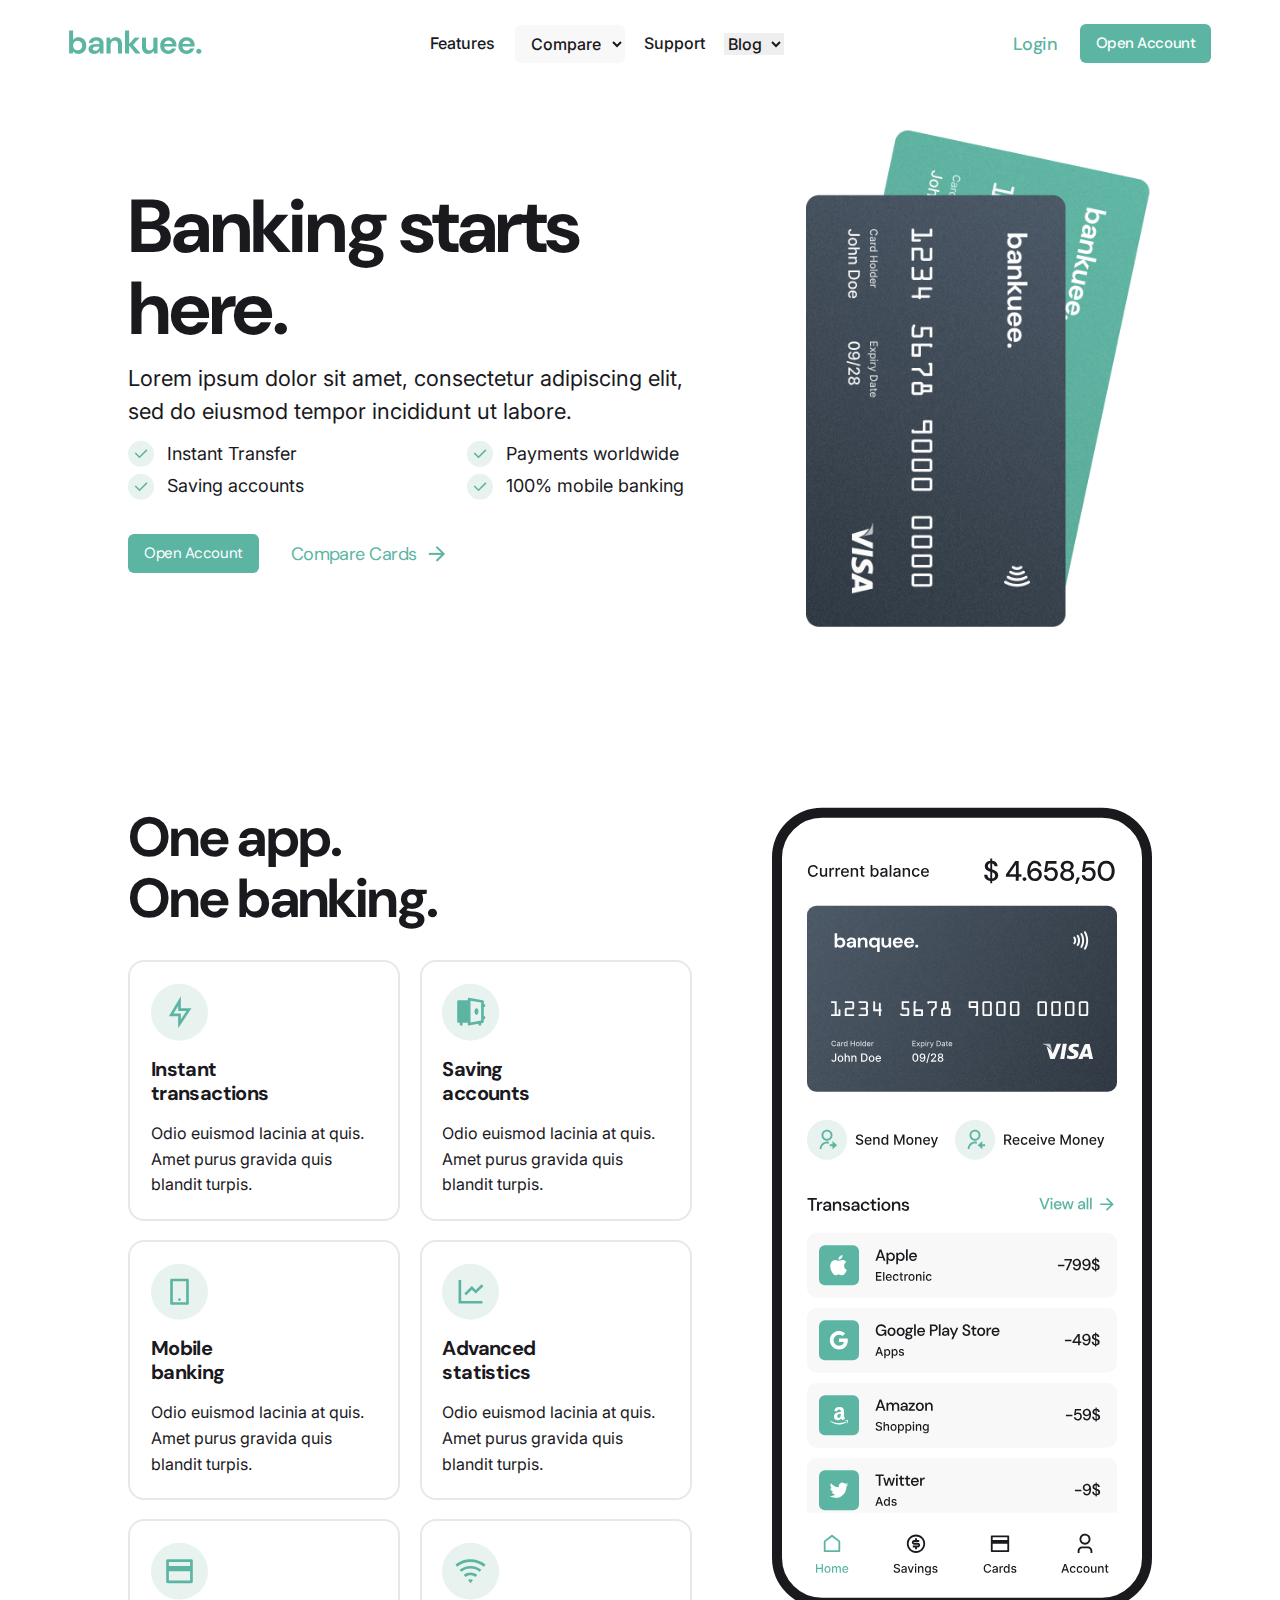
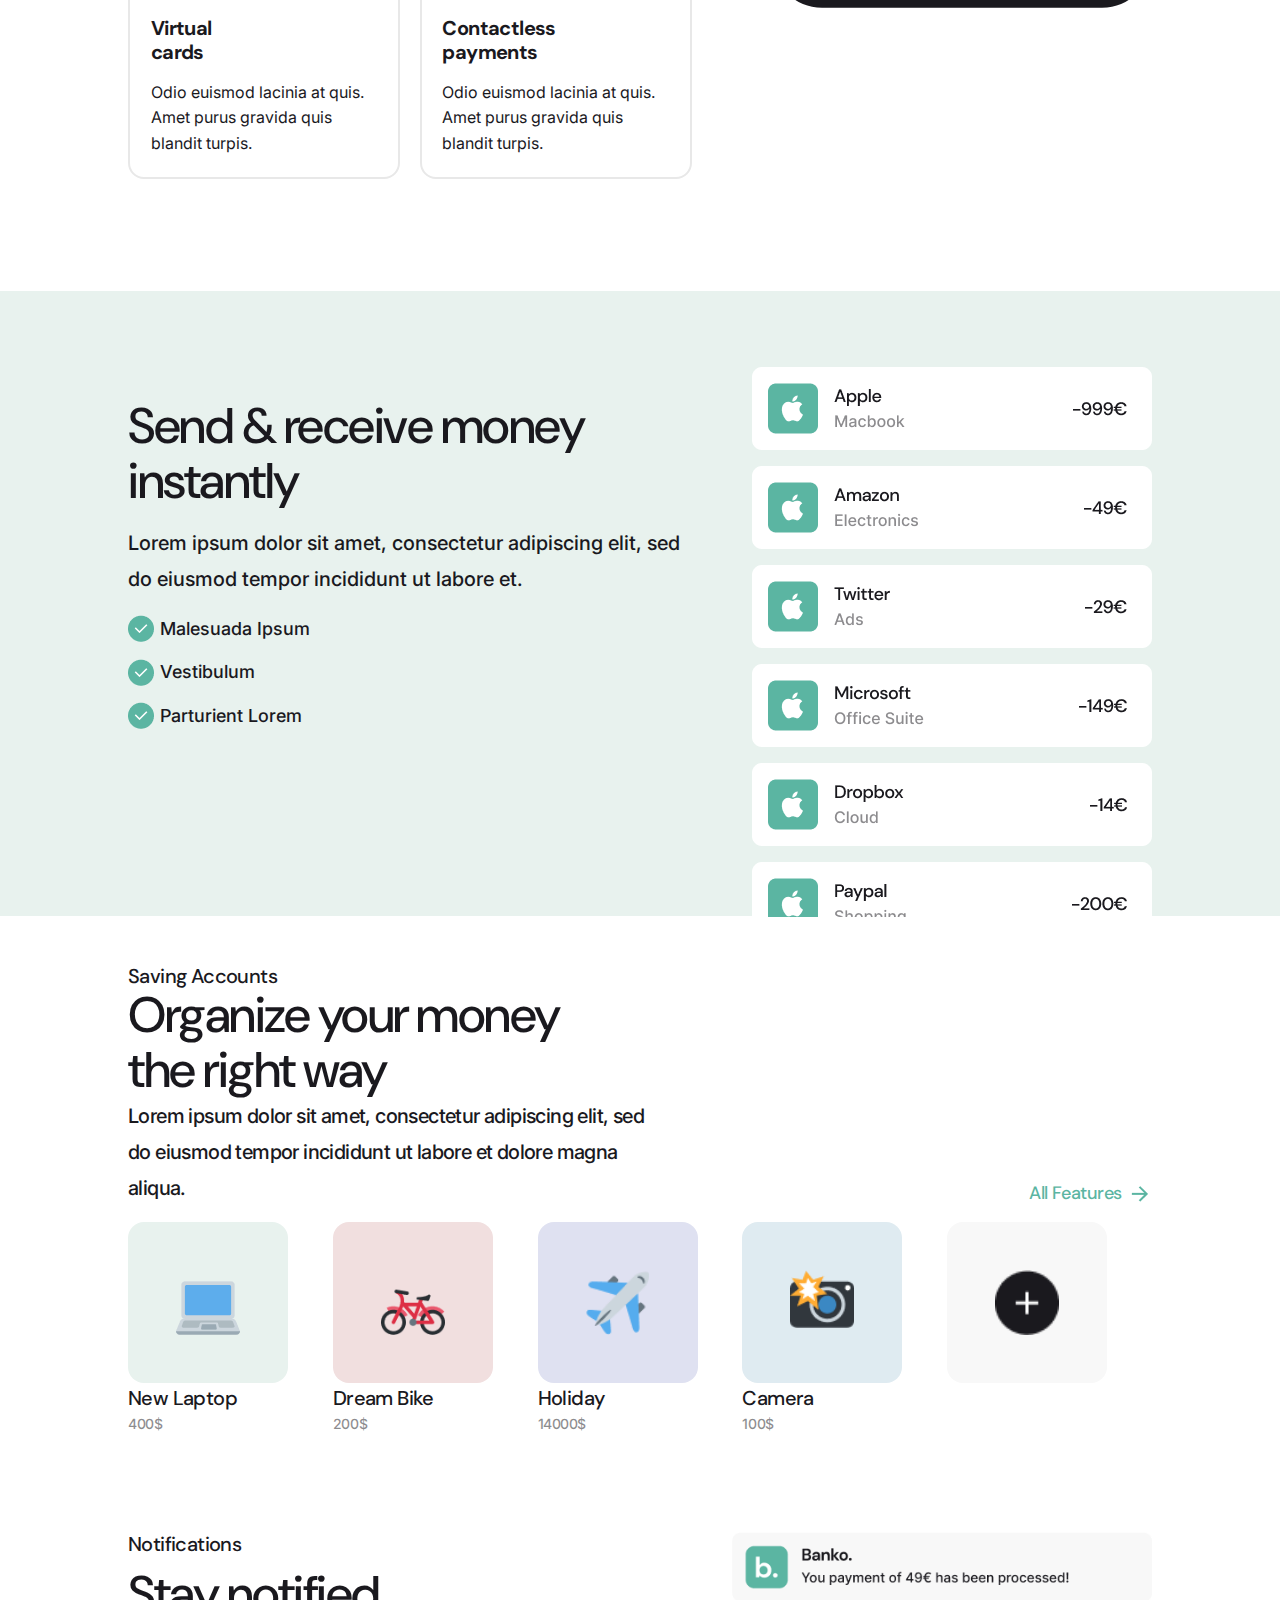
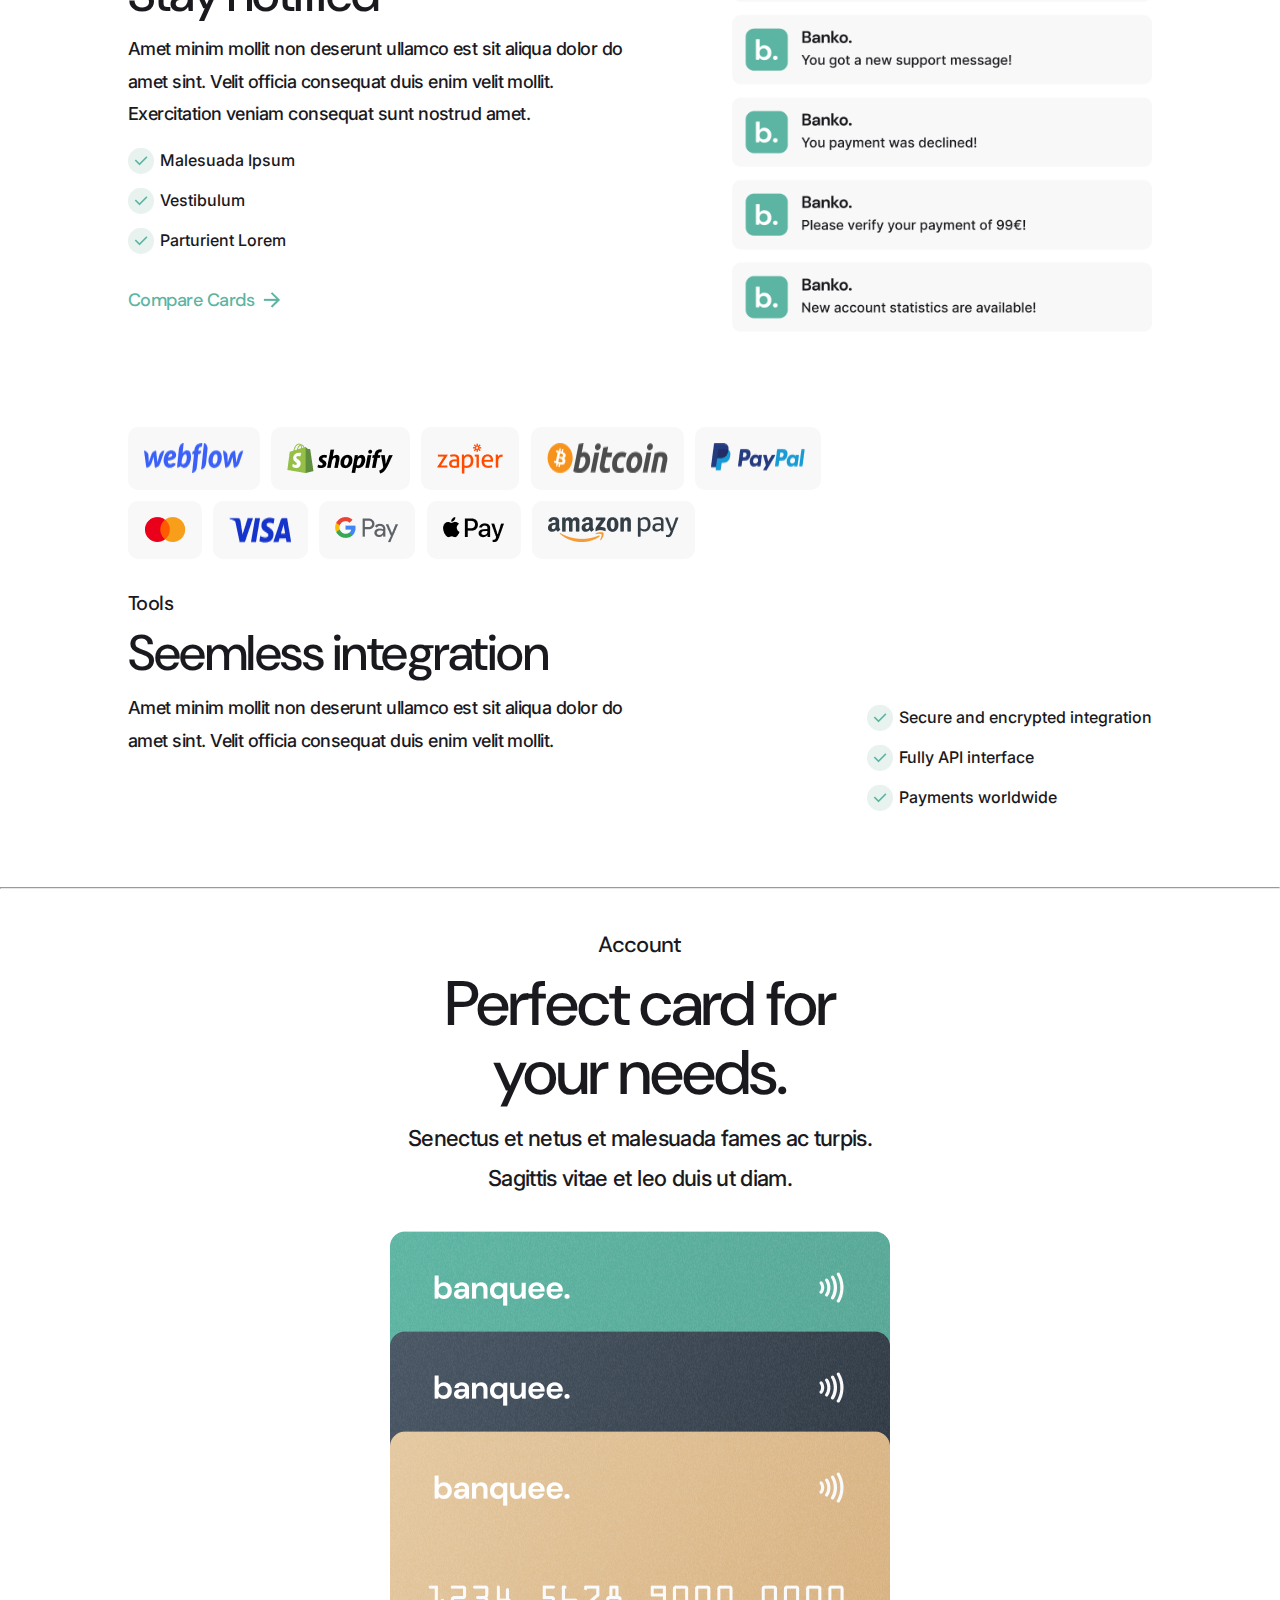
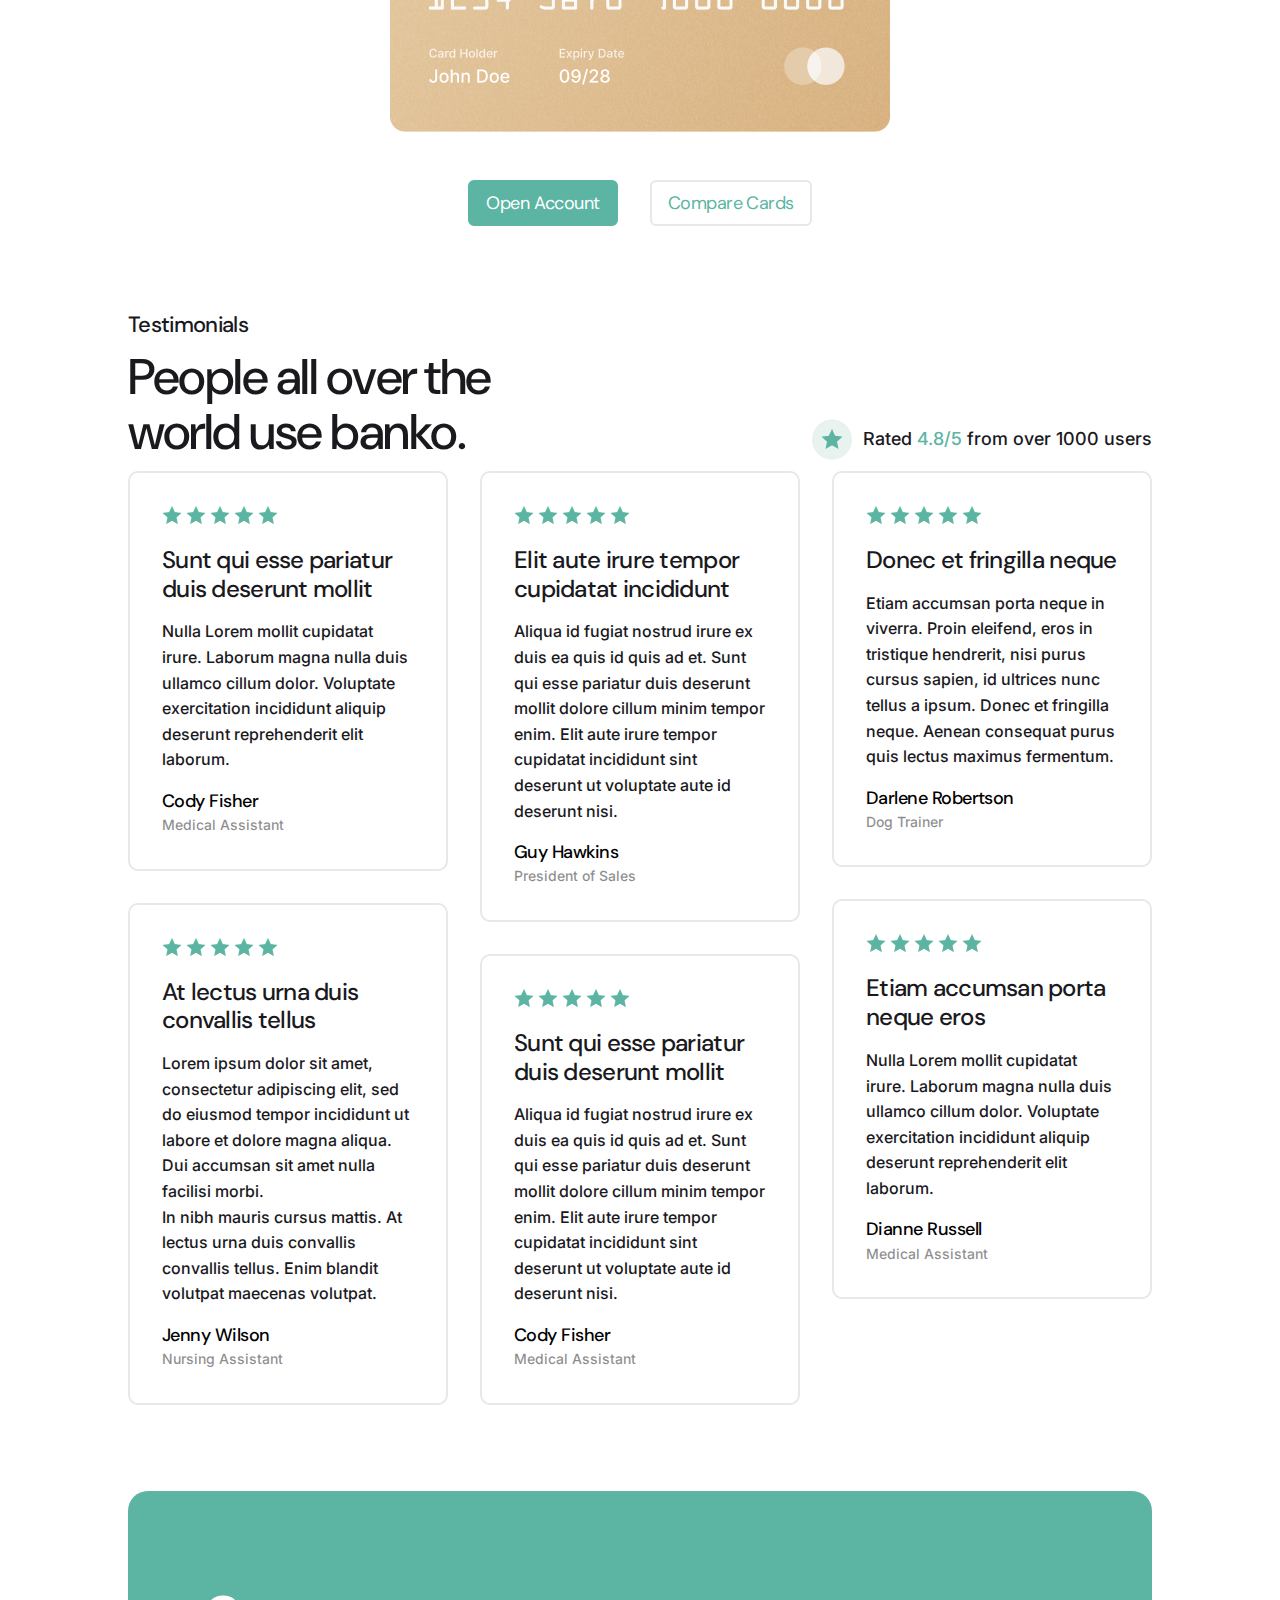
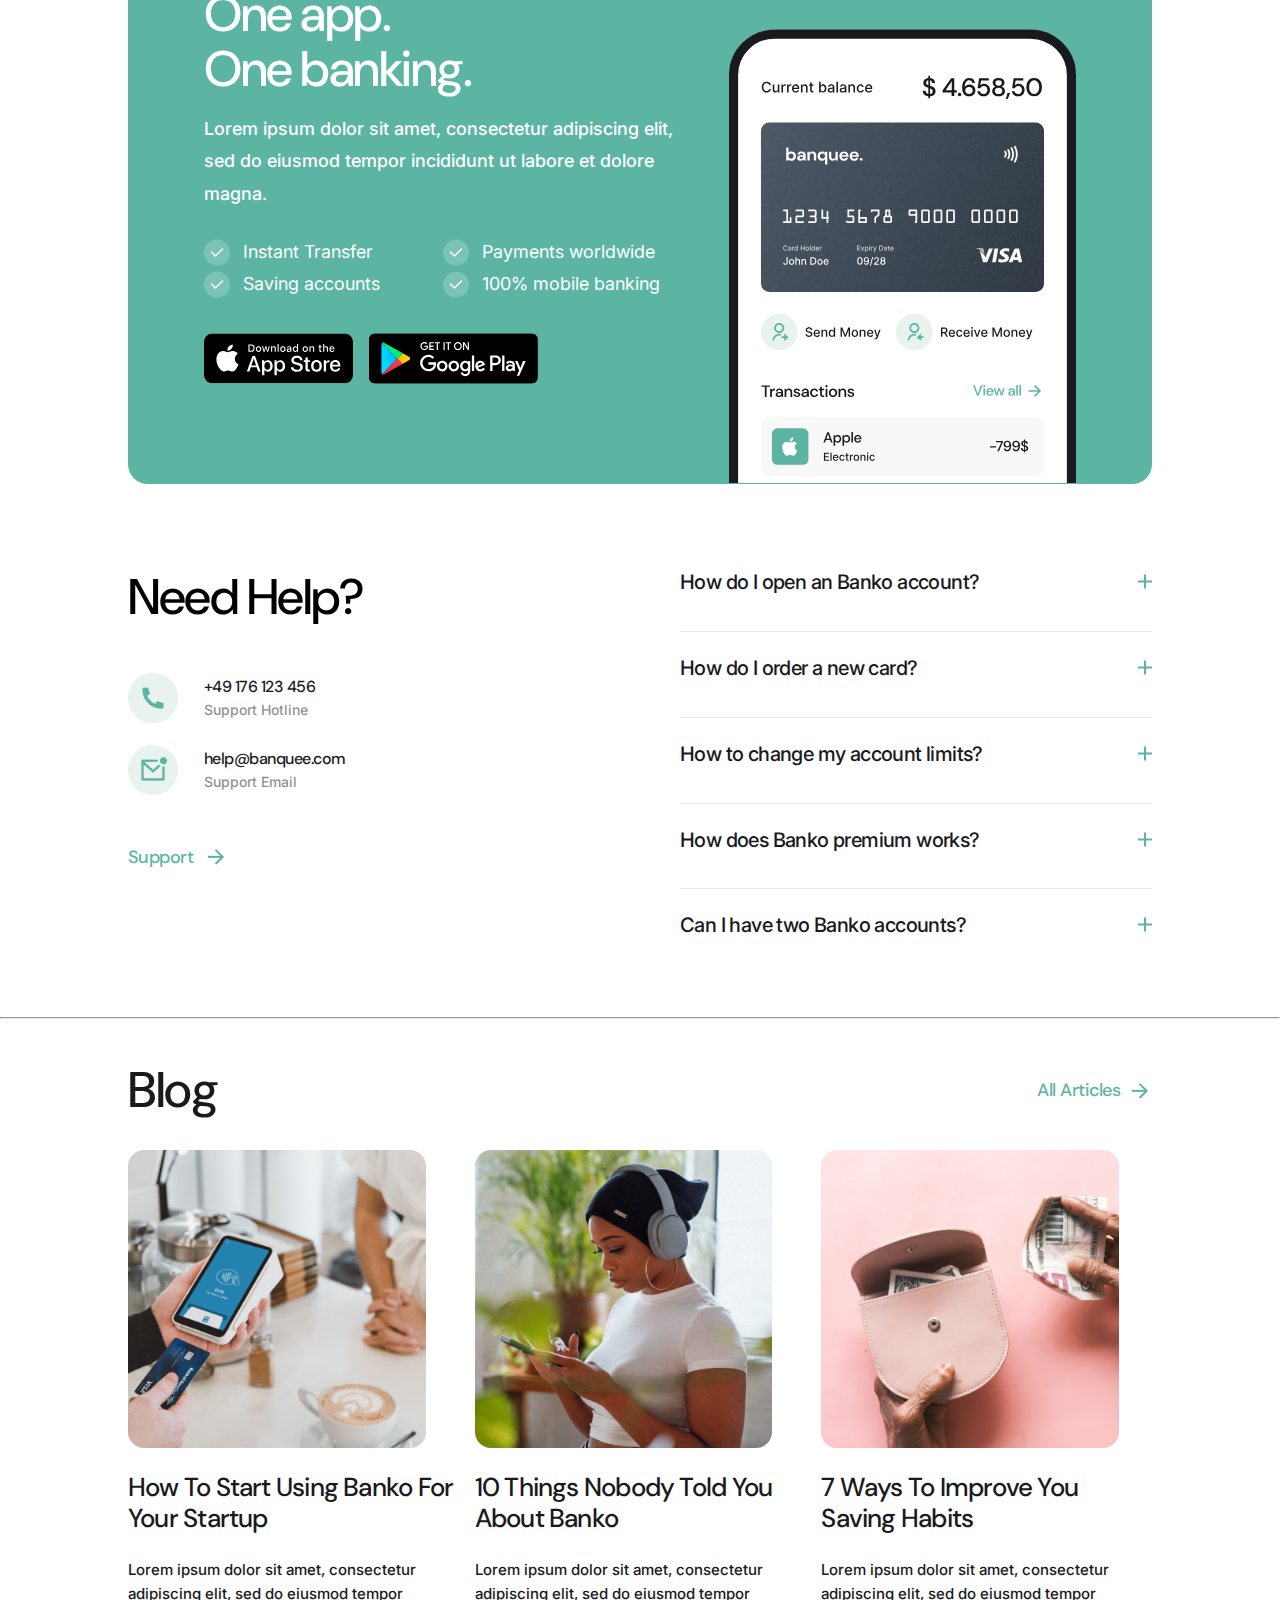
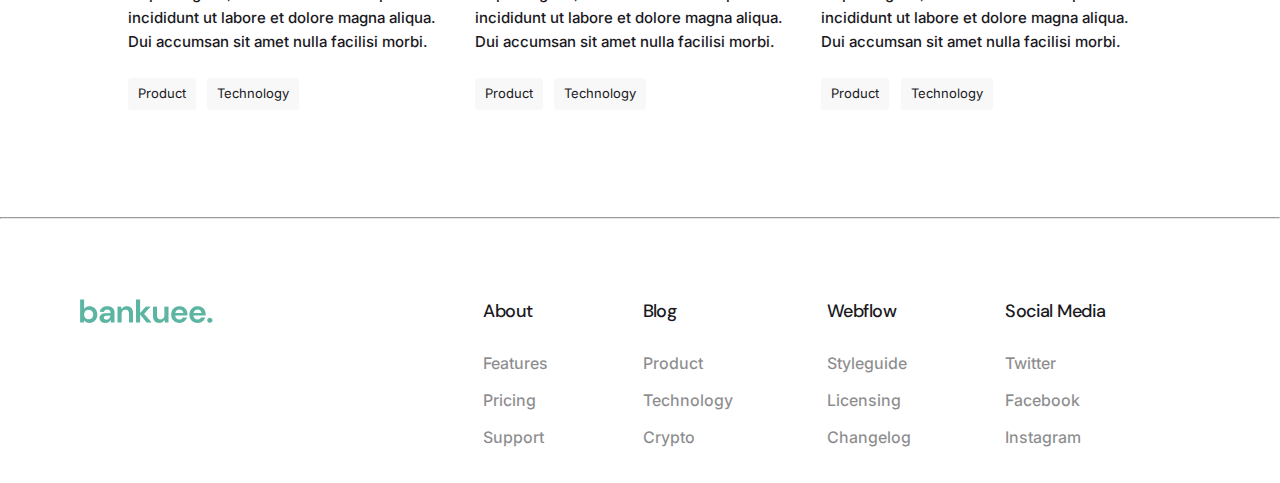
==== index.html @ 6c3d18ad "bankee" ====
<!DOCTYPE html>
<html lang="en">
<head>
    <meta charset="UTF-8">
    <meta http-equiv="X-UA-Compatible" content="IE=edge">
    <meta name="viewport" content="width=device-width, initial-scale=1.0">
    <title>Bankuee</title>
    <link rel="shortcut icon" href="/images/banquee..png" type="image/x-icon">

    <link rel="preconnect" href="https://fonts.googleapis.com"><link rel="preconnect" href="https://fonts.gstatic.com" crossorigin><link href="https://fonts.googleapis.com/css2?family=DM+Sans:wght@400;500;700&family=Inter:wght@300;400;500;600;700;800&display=swap" rel="stylesheet">
    <link rel="stylesheet" href="css/style.css">
</head>
<body>
    <nav>
        <div class="logo">
            <img src="/images/banquee..png" alt="">
        </div>
        <div class="links">
            <a href="#">Features</a>

            <select name="comparison" id="compare">
                <option value="compare">Compare</option>
                <!-- <option value="compare">compare</option>
                <option value="compare">compare</option> -->
            </select>

            <a href="#">Support</a>

            <select name="blog" id="blog">
                <option value="blog-1">Blog</option>
                <!-- <option value="blog-2">Blog</option>
                <option value="blog-3">Blog</option> -->
            </select>

        </div>
        <div class="acc">
            <a href="#" class="log-in">Login</a>
            <a href="#" class="sign-up">Open Account</a>
        </div>
    </nav>

    <main>
     <section class="hero">
        <div class="h-left">
            <h2>Banking starts here.</h2>
            <p>Lorem ipsum dolor sit amet, consectetur adipiscing elit, sed do eiusmod tempor incididunt ut labore.</p>
            <div class="services">
                <div class="one">
                    <img src="./images/s-mark.svg" alt="">
                    Instant Transfer
                </div>
                <div class="one">
                    <img src="./images/service-mark.png" alt="">
                    Payments worldwide
                </div>
                <div class="one">
                    <img src="./images/s-mark.svg" alt="">
                    Saving accounts
                </div>
                <div class="one">
                    <img src="./images/s-mark.svg" alt="">
                    100% mobile banking
                </div>
            </div>

            <div class="buttons">
                <a href="#" class="sign-up">Open Account</a>
                <a href="#">Compare Cards
                    <img src="/images/arrow-right.png" alt="">
                </a>
            </div>
        </div>
        <div class="h-right">
            <img src="/images/cards.png" alt="">
        </div>
     </section>

    <section class="feat">
        <div class="f-left">
            <h2>One app. <br>
                One banking.</h2>
                <div class="all-feature">
                    <div class="two">
                        <img src="/images/badge.svg" alt="">
                        <h3>Instant 
                            transactions</h3>
                        <p>Odio euismod lacinia at quis. Amet purus gravida quis blandit turpis.</p>
                    </div>
                    <div class="two">
                        <img src="/images/account.svg" alt="">
                        <h3>Saving 
                            accounts</h3>
                        <p>Odio euismod lacinia at quis. Amet purus gravida quis blandit turpis.</p>
                    </div>
                    <div class="two">
                        <img src="/images/mobile.svg" alt="">
                        <h3>Mobile
                            banking</h3>
                        <p>Odio euismod lacinia at quis. Amet purus gravida quis blandit turpis.</p>
                    </div>
                    <div class="two">
                        <img src="/images/stats.svg" alt="">
                        <h3>Advanced
                            statistics</h3>
                        <p>Odio euismod lacinia at quis. Amet purus gravida quis blandit turpis.</p>
                    </div>
                    <div class="two">
                        <img src="/images/virtual.svg" alt="">
                        <h3>Virtual 
                            cards</h3>
                        <p>Odio euismod lacinia at quis. Amet purus gravida quis blandit turpis.</p>
                    </div>
                    <div class="two">
                        <img src="/images/wifi.svg" alt="">
                        <h3>Contactless
                            payments</h3>
                        <p>Odio euismod lacinia at quis. Amet purus gravida quis blandit turpis.</p>
                    </div>
                </div>
        </div>
        <div class="f-right">
            <img src="/images/app.svg" alt="">
        </div>
    </section>

    <section class="transaction">
        <div class="t-left">
            <h2>Send & receive money instantly</h2>
            <p>Lorem ipsum dolor sit amet, consectetur adipiscing elit, sed do eiusmod tempor incididunt ut labore et.</p>
            <div class="transact">
                <div class="three">
                    <img src="/images/t-mark.png" alt="">
                    Malesuada Ipsum
                </div>
                <div class="three">
                    <img src="/images/t-mark.png" alt="">
                    Vestibulum
                </div>
                <div class="three">
                    <img src="/images/t-mark.png" alt="">
                    Parturient Lorem
                </div>
            </div>
        </div>
        <div class="t-right">
            <img src="/images/transactions.png" alt="">
        </div>
    </section>

    <section class="savings">
        <div class="s-top">
            <div class="s-left">
                <h3>Saving Accounts</h3>
                <h2>Organize your money the right way</h2>
                <p>Lorem ipsum dolor sit amet, consectetur adipiscing elit, sed do eiusmod tempor incididunt ut labore et dolore magna aliqua.</p>
            </div>

            <div class="s-right">
                <div class="empty"></div>
                <a href="feature.html">
                    All Features
                    <img src="/images/arrow-right.png" alt="">
                </a>
            </div>
        </div>

        <div class="s-down">
            <div class="s-list">
                <div class="four laptop">
                    <img src="/images/laptop.png" alt="">
                    <p class="title">New Laptop</p>
                    <p class="save">400$</p>
                </div>

                <div class="four bike">
                    <img src="/images/bicycle.png" alt="">
                    <p class="title">Dream Bike</p>
                    <p class="save">200$</p>
                </div>

                <div class="four plane">
                    <img src="/images/airplane.png" alt="">
                    <p class="title">Holiday</p>
                    <p class="save">14000$</p>
                </div>
                
                <div class="four camera">
                    <img src="/images/camera-with-flash.png" alt="">
                    <p class="title">Camera</p>
                    <p class="save">100$</p>
                </div>
                <div class="four new">
                    <img src="/images/add.png" alt="">
                    <p class="title"></p>
                    <p class="save"></p>
                </div>
            </div>
        </div>
    </section>

    <section class="notification">
        <div class="n-left">
            <h3>Notifications</h3>
            <h2>Stay notified</h2>
            <p>Amet minim mollit non deserunt ullamco est sit aliqua dolor do amet sint. Velit officia consequat duis enim velit mollit. Exercitation veniam consequat sunt nostrud amet.</p>
            <div class="transact">
                <div class="three">
                    <img src="/images/service-mark.png" alt="">
                    Malesuada Ipsum
                </div>
                <div class="three">
                    <img src="/images/service-mark.png" alt="">
                    Vestibulum
                </div>
                <div class="three">
                    <img src="/images/service-mark.png" alt="">
                    Parturient Lorem
                </div>
            </div>

            <a href="#">Compare Cards
                <img src="/images/arrow-right.png" alt="">
            </a>
        </div>
        <div class="n-right">
            <img src="/images/grid.png" alt="">
        </div>
    </section>


    <section class="tools">
            <div class="t-top">
                <div class="partners">
                    <img src="/images/logo-1.png" alt="">
                    <img src="/images/logo-2.png" alt="">
                    <img src="/images/logo-3.png" alt="">
                    <img src="/images/logo-4.png" alt="">
                    <img src="/images/logo-5.png" alt="">
                        <img src="/images/logo-6.png" alt="">
                        <img src="/images/logo-7.png" alt="">
                        <img src="/images/logo-8.png" alt="">
                        <img src="/images/logo-9.png" alt="">
                        <img src="/images/logo-10.png" alt="">
                </div>
                <div class="empty-space"></div>
            </div>
            <div class="t-down">
            <div class="tleft">
                <h3>Tools</h3>
                <h2>Seemless
                    integration</h2>
                <p>Amet minim mollit non deserunt ullamco est sit aliqua dolor do amet sint. Velit officia consequat duis enim velit mollit.</p>
            </div>
            <div class="tright">
                <div class="t-empty"></div>
                <div class="transact">
                    <div class="three">
                        <img src="/images/service-mark.png" alt="">
                        Secure and encrypted integration
                    </div>
                    <div class="three">
                        <img src="/images/service-mark.png" alt="">
                        Fully API interface
                    </div>
                    <div class="three">
                        <img src="/images/service-mark.png" alt="">
                        Payments worldwide
                    </div>
                </div>
            </div>
        </div>
    </section>

    <hr>

    <section class="cards">
        <div class="c-word">
            <h3>Account</h3>
            <h2>Perfect card 
                for your needs.</h2>
                <p>Senectus et netus et malesuada fames ac turpis. 
                    Sagittis vitae et leo duis ut diam.</p>
        </div>
        <img src="/images/tool-cards.png" alt="">
        <div class="c-button">
            <a href="#" class="sign-up">Open Account</a>
                <a href="#">Compare Cards</a>
        </div>
    </section>

    <section class="testimonials">
        <div class="top-box">
            <div class="top-left">
                <h3>Testimonials</h3>
                <h2>People all over the world use banko.</h2>
            </div>
            <div class="top-right">
                <img src="/images/star.png" alt="">
               <p> Rated <span>4.8/5</span> from over 1000 users</p>
            </div>
        </div>

        <div class="bottom-box">
            <div class="six">
                <div class="rate">
                    <img src="/images/rating.png" alt="">
                </div>
                <p class="r-title">Sunt qui esse pariatur duis deserunt mollit </p>
                <p class="r-xp">Nulla Lorem mollit cupidatat irure. Laborum magna nulla duis ullamco cillum dolor. Voluptate exercitation incididunt aliquip deserunt reprehenderit elit laborum. </p>
             
                <div class="customers">
                <p class="r-author">Cody Fisher</p>
                <p class="r-position">Medical Assistant</p>
            </div>
            </div>

            <div class="six">
                <div class="rate">
                    <img src="/images/rating.png" alt="">
                </div>
                <p class="r-title">At lectus urna duis convallis tellus </p>
                <p class="r-xp">Lorem ipsum dolor sit amet, consectetur adipiscing elit, sed do eiusmod tempor incididunt ut labore et dolore magna aliqua. Dui accumsan sit amet nulla facilisi morbi.
                      <br>
                    In nibh mauris cursus mattis. At lectus urna duis convallis convallis tellus. Enim blandit volutpat maecenas volutpat. </p>
               
                <div class="customers">
                    <p class="r-author">Jenny Wilson</p>
                <p class="r-position">Nursing Assistant</p>
            </div>
            </div>
            <div class="six">
                <div class="rate">
                    <img src="/images/rating.png" alt="">
                </div>
                <p class="r-title">Elit aute irure tempor cupidatat incididunt </p>
                <p class="r-xp">Aliqua id fugiat nostrud irure ex duis ea quis id quis ad et. Sunt qui esse pariatur duis deserunt mollit dolore cillum minim tempor enim. Elit aute irure tempor cupidatat incididunt sint deserunt ut voluptate aute id deserunt nisi. </p>
              
                <div class="customers">
                <p class="r-author">Guy Hawkins</p>
                <p class="r-position">President of Sales</p>
            </div>
            </div>
            <div class="six">
                <div class="rate">
                    <img src="/images/rating.png" alt="">
                </div>
                <p class="r-title">Sunt qui esse pariatur duis deserunt mollit </p>
                <p class="r-xp">Aliqua id fugiat nostrud irure ex duis ea quis id quis ad et. Sunt qui esse pariatur duis deserunt mollit dolore cillum minim tempor enim. Elit aute irure tempor cupidatat incididunt sint deserunt ut voluptate aute id deserunt nisi. </p>
        
                <div class="customers">
                <p class="r-author">Cody Fisher</p>
                <p class="r-position">Medical Assistant</p>
            </div>
            </div>
            <div class="six">
                <div class="rate">
                    <img src="/images/rating.png" alt="">
                </div>
                <p class="r-title">Donec et fringilla neque </p>
                <p class="r-xp">Etiam accumsan porta neque in viverra. Proin eleifend, eros in tristique hendrerit, nisi purus cursus sapien, id ultrices nunc tellus a ipsum. Donec et fringilla neque. Aenean consequat purus quis lectus maximus fermentum. </p>
           
                <div class="customers">
                <p class="r-author">Darlene Robertson</p>
                <p class="r-position">Dog Trainer</p>
            </div>
            </div>
            <div class="six">
                <div class="rate">
                    <img src="/images/rating.png" alt="">
                </div>
                <p class="r-title">Etiam accumsan porta neque eros </p>
                <p class="r-xp">Nulla Lorem mollit cupidatat irure. Laborum magna nulla duis ullamco cillum dolor. Voluptate exercitation incididunt aliquip deserunt reprehenderit elit laborum.  </p>
           
                <div class="customers">
                <p class="r-author">Dianne Russell</p>
                <p class="r-position">Medical Assistant</p>
            </div>
            </div>
        </div>
    </section>

    <section class="cta">
        <div class="cta-left">
            <h2>One app. <br>
                One banking.</h2>
            <p>Lorem ipsum dolor sit amet, consectetur adipiscing elit, sed do eiusmod tempor incididunt ut labore et dolore magna.</p>
            <div class="services">
                    <div class="one">
                        <img src="./images/cta-mark.png" alt="">
                        Instant Transfer
                    </div>
                    <div class="one">
                        <img src="./images/cta-mark.png" alt="">
                        Payments worldwide
                    </div>
                    <div class="one">
                        <img src="./images/cta-mark.png" alt="">
                        Saving accounts
                    </div>
                    <div class="one">
                        <img src="./images/cta-mark.png" alt="">
                        100% mobile banking
                    </div>
            </div>

            <div class="cta-buttons">
                <a href="#"><img src="/images/Apple Store.svg" alt=""></a>
                <a href="#"><img src="/images/Google Store.svg" alt=""></a>
            </div>

        </div>
        <div class="cta-right">
            <div class="cta-empty"></div>
            <img src="/images/app-half.svg" alt="">
        </div>
    </section>

    <section class="faq">
        <div class="faq-left">
            <h2>Need Help?</h2>
             <div class="contact">
                <div class="seven">
                    <img src="/images/call.png" alt="">
                    <div class="f-contact">
                     <a href="tel:+49 176 123 456"> +49 176 123 456</a>
                      <p>Support Hotline</p>
                    </div>
                </div>
                <div class="seven">
                    <img src="/images/mail.png" alt="">
                    <div class="f-contact">
                       <a href="mailto: help@banquee.com"> help@banquee.com</a>
                        <p>Support Email</p>
                    </div>
                </div>
             </div>

             <a href="#" class="support">Support
                <img src="/images/arrow-right.png" alt="">
             </a>
        </div>

        <div class="faq-right">
            <div class="eight">
            <div class="faq-top question">
            <p>How do I open an Banko account?</p>
            <!-- <img src="/images/accordion-open.svg" alt=""> -->
        </div>
        <div class="answer">Lorem ipsum dolor sit amet, consectetur adipiscing elit, sed do eiusmod tempor incididunt ut labore et dolore magna aliqua. Dui accumsan sit amet nulla facilisi morbi. Eget gravida cum sociis natoque penatibus et magnis dis parturient.</div>
        </div>

        <div class="eight">
            <div class="faq-top question">
            <p>How do I order a new card?</p>
            <!-- <img src="/images/accordion-open.svg" alt=""> -->
        </div>
        <div class="answer">Lorem ipsum dolor sit amet, consectetur adipiscing elit, sed do eiusmod tempor incididunt ut labore et dolore magna aliqua. Dui accumsan sit amet nulla facilisi morbi. Eget gravida cum sociis natoque penatibus et magnis dis parturient.</div>
        </div>

        <div class="eight">
            <div class="faq-top question">
            <p>How to change my account limits?</p>
            <!-- <img src="/images/accordion-open.svg" alt=""> -->
        </div>
        <div class="answer">Lorem ipsum dolor sit amet, consectetur adipiscing elit, sed do eiusmod tempor incididunt ut labore et dolore magna aliqua. Dui accumsan sit amet nulla facilisi morbi. Eget gravida cum sociis natoque penatibus et magnis dis parturient.</div>
        </div>

        <div class="eight">
            <div class="faq-top question">
            <p>How does Banko premium works?</p>
            <!-- <img src="/images/accordion-open.svg" alt=""> -->
        </div>
        <div class="answer">Lorem ipsum dolor sit amet, consectetur adipiscing elit, sed do eiusmod tempor incididunt ut labore et dolore magna aliqua. Dui accumsan sit amet nulla facilisi morbi. Eget gravida cum sociis natoque penatibus et magnis dis parturient.</div>
        </div>

        <div class="eight">
            <div class="faq-top question" >
            <p >Can I have two Banko accounts?</p>
            <!-- <img src="/images/accordion-open.svg" alt=""> -->
        </div>
        <div class="answer">Lorem ipsum dolor sit amet, consectetur adipiscing elit, sed do eiusmod tempor incididunt ut labore et dolore magna aliqua. Dui accumsan sit amet nulla facilisi morbi. Eget gravida cum sociis natoque penatibus et magnis dis parturient.</div>
        </div>

        </div>
    </section>

    <hr>

    <section class="blog">
       <div class="blog-top">
        <h2>Blog</h2>
        <a href="#">All Articles
            <img src="/images/arrow-right.png" alt="">
        </a>
       </div>
       <div class="blog-posts">
        <div class="post">
            <img src="/images/blog-1.png" alt="">
            <p class="blog-title">How To Start Using Banko For Your Startup</p>
            <p class="blog-intro">Lorem ipsum dolor sit amet, consectetur adipiscing elit, sed do eiusmod tempor incididunt ut labore et dolore magna aliqua. Dui accumsan sit amet nulla facilisi morbi.</p>
            <div class="categories">
                <a href="#">Product</a>
                <a href="#">Technology</a>

            </div>
        </div>

        <div class="post">
            <img src="/images/blog-2.png" alt="">
            <p class="blog-title">10 Things Nobody Told You About Banko</p>
            <p class="blog-intro">Lorem ipsum dolor sit amet, consectetur adipiscing elit, sed do eiusmod tempor incididunt ut labore et dolore magna aliqua. Dui accumsan sit amet nulla facilisi morbi.</p>
            <div class="categories">
                <a href="#">Product</a>
                <a href="#">Technology</a>

            </div>
        </div>

        <div class="post">
            <img src="/images/blog-3.png" alt="">
            <p class="blog-title">7 Ways To Improve You Saving Habits</p>
            <p class="blog-intro">Lorem ipsum dolor sit amet, consectetur adipiscing elit, sed do eiusmod tempor incididunt ut labore et dolore magna aliqua. Dui accumsan sit amet nulla facilisi morbi.</p>
            <div class="categories">
                <a href="#">Product</a>
                <a href="#">Technology</a>

            </div>
        </div>
       </div>
    </section>
    </main>
    
    <hr>
    <footer>
        
        <div class="foot-logo">
            <img src="/images/banquee..png" alt="">
        </div>
        <div class="foot-sides">
            <div class="nine">
                <h4>About</h4>
                
                <a href="#">Features</a>
                <a href="#">Pricing</a>
                <a href="#">Support</a>
            </div>

            <div class="nine">
                <h4>Blog</h4>
                
                <a href="#">Product</a>
                <a href="#">Technology</a>
                <a href="#">Crypto</a>
            </div>

            <div class="nine">
                <h4>Webflow</h4>
                
                <a href="#">Styleguide</a>
                <a href="#">Licensing</a>
                <a href="#">Changelog</a>
            </div>

            <div class="nine">
                <h4>Social Media</h4>
                
                <a href="#">Twitter</a>
                <a href="#">Facebook</a>
                <a href="#">Instagram</a>
            </div>
        </div>
    </footer>
</body>

<script src="script.js"></script>
</html>
---- css/style.css ----
*{
    margin: 0;
    padding: 0;
    box-sizing: border-box;
    font-family: 'Inter', sans-serif;
    /* background-color: #FFFFFF; */
   
    
}

body{
    overflow-x: hidden;
}

nav{
    display: flex;
    padding: 1.5rem 4.3rem;
    justify-content: space-between;
    align-items: center;
    position: fixed;
    background-color: #FFFFFF;
    width: 100%;
}

nav a{
    text-decoration: none;
    color:  #1A191E;
    font-weight: 500;
    font-size: 16px;
    line-height: 170%;
    font-family: 'Inter', sans-serif;
}
nav .links{
    display: flex;
    align-items: center;
    gap: 1.2rem;
}

nav .links select{
    color: #1A191E;
    font-weight: 500;
    font-size: 16px;
    line-height: 170%;
    border: none;
    padding-right: .4rem;
    display: flex;
    align-items: center;
    outline: none;
}
 #compare{
    background: #F8F8F8;
    border-radius: 6px;
    padding: 8px 8px 8px 12px;
}

nav .acc{
    display: flex;
    gap: 1.4rem;
    align-items: center;
    
}
nav .acc a{
    color: #5BB5A2;
    font-family: 'DM Sans', sans-serif;
    font-size: 18px;
    line-height: 100%;
    letter-spacing: -0.03em;
}

nav .acc a.sign-up{
    background-color: #5BB5A2;
    font-size: 15px;
    line-height: 100%;
    color: #FFFFFF;
    border-radius: 6px;
    padding: 12px 16px;
    display: flex;
    justify-content: center;
    align-items: center;
}



/* hero section */

.hero{
    padding:  8rem;
    display: flex;
    justify-content: space-between;
    align-items: center;
}

.hero .h-left h2{
    font-family: 'DM Sans', sans-serif;
    font-style: normal;
    font-size: 75px;
    line-height: 110%;
    letter-spacing: -0.03em;
    width: 70%;
    color: #1A191E;
    margin-bottom: .7rem;
}

.hero .h-left p{

    font-size: 22px;
    line-height: 150%;
  
    width: 85%;
    color: #1A191E;
}

.hero .h-left .services{
    display: flex;
    flex-flow: row wrap;
    margin-top: .6rem;
    font-size: 18px;
    line-height: 180%;
}
.hero .h-left .services .one{
    flex: 50%;
    display: flex;
    align-items: center;
    gap: .8rem;
    color: #1A191E;
   
}

.hero .h-left .buttons {
    display: flex;
    align-items: center;
    gap: 2rem;
    margin-top: 2rem;
}

.hero .h-left .buttons a{
    display: flex;
    align-items: center;
    text-decoration: none;
    color: #5BB5A2;
    font-size: 18px;
    line-height: 100%;
    letter-spacing: -0.03em;
    font-family: 'DM Sans', sans-serif;
    gap: .5rem;
}

.hero .h-left a.sign-up{
    background-color: #5BB5A2;
    font-size: 15px;
    line-height: 100%;
    color: #FFFFFF;
    border-radius: 6px;
    padding: 12px 16px;
    display: flex;
    justify-content: center;
    align-items: center;
}

.hero .h-right{
    flex: 50%;
}
.hero .h-right img{
    width: 100%;
}

/* feature section */
.feat{
    padding: 3rem 8rem;
    display: flex;
    margin-bottom: 4rem;
}


.feat .f-left h2{
    color: #1A191E;
    letter-spacing: -0.03em;
    font-family: 'DM Sans', sans-serif;
    font-size: 55px;
    line-height: 110%;
}

.feat .all-feature{
   display: flex;
   flex-flow: row wrap;
   margin-top: 2rem;
   gap: 1.2rem;
   margin-right: 5rem;
}

.feat .all-feature .two{
    flex: 45%;
    display: flex;
    flex-direction: column;
    border: 2px solid #E8E8E8;
    border-radius: 16px;
    padding: 1.3rem;
    gap: 1rem;
}

.feat .all-feature .two img{
    width: 25%;
}

.feat .all-feature .two h3{
    width: 45%;
    font-size: 20px;
    line-height: 120%;
    letter-spacing: -0.03em;
    color: #1A191E;
    font-family: 'DM Sans', sans-serif;
}

.feat .all-feature .two p{
    font-size: 16px;
    line-height: 160%;
    color: #1A191E;
}

.feat .f-right{
    flex: 50%;
    width: 80%;
}

/* transaction section */
.transaction{
    padding: 4.7rem 8rem 0;
    display: flex;
    background-color: #E8F2EE !important;
}

.transaction .t-left h2{
    font-family: 'DM Sans', sans-serif;
    font-style: normal;
    font-weight: 500;
    font-size: 50px;
    line-height: 110%;
    letter-spacing: -0.03em;
    color: #1A191E;
    margin-top: 2rem;
    width: 80%;
}

.transaction .t-left p{
    font-weight: 500;
    font-size: 20px;
    line-height: 180%;
    color: #1A191E;
    margin-top: 1rem;
    width: 90%;
}

.transaction .transact{
    display: flex;
    flex-direction: column;
    gap: .7rem;
    margin-top: 1rem;
}

.transaction .transact .three{
    display: flex;
    align-items: center;
   gap: .4rem;
   font-weight: 500;
   font-size: 18px;
   line-height: 180%;
   color: #1A191E;
}

.transaction .t-right{
    flex: 50%;
    width: 100%;
    margin-bottom: -.3rem;
}

.savings{
    padding: 3rem 8rem;
    display: flex;
    flex-direction: column;
}

.savings .s-top {
    display: flex;
}
.savings .s-top .s-right{
    flex: 50%;
    display: flex;
    flex-direction: column;
    justify-content: flex-end;
    align-items: flex-end;
}

.savings .s-top .s-right a{
    display: flex;
    align-items: center;
    font-family: 'DM Sans', sans-serif;
    font-weight: 500;
    font-size: 18px;
    line-height: 100%;
    letter-spacing: -0.03em;
    color: #5BB5A2;
    gap: .4rem;
    text-decoration: none;
}

.savings .s-top .s-right .empty{
    margin-top: 10rem;
}

.savings .s-top .s-left h3{
    font-family: 'DM Sans', sans-serif;
    font-weight: 500;
    font-size: 20px;
    line-height: 120%;
    letter-spacing: -0.03em;
   color: #1A191E;
}

.savings .s-top .s-left h2{
    font-family: 'DM Sans', sans-serif;
    font-weight: 500;
    font-size: 50px;
    line-height: 110%;
    letter-spacing: -0.03em;
    color: #1A191E;
    width: 70%;
}

.savings .s-top .s-left p{
    font-weight: 500;
    font-size: 20px;
    line-height: 180%;
    letter-spacing: -0.03em;
    color: #1A191E;
    width: 75%;
}

.savings .s-down{
    width: 100%;
    margin-top: 1rem;
}

.savings .s-down .s-list{
   display:  flex;
}
.savings .s-down .s-list .four{
    flex: 20%;
    display: flex;
    flex-direction: column;
    gap: .2rem;
}

.savings .s-down .s-list .four .title{
    font-family: 'DM Sans', sans-serif;
    font-weight: 500;
    font-size: 20px;
    line-height: 120%;
    letter-spacing: -0.03em;
    color: #1A191E;
}

.savings .s-down .s-list .four .save{
  
    font-weight: 500;
    font-size: 14px;
    line-height: 160%;
    letter-spacing: -0.03em;
    color: rgba(26, 25, 30, 0.5);
}

.savings .s-down .s-list .four img{
    padding: 3rem;
    display: flex;
    justify-content: center;
    align-items: center;
    width: 160px;
    border-radius: 1rem;
}

.savings .s-down .s-list .laptop img{ 
    background: #E8F2EE;
    
    
}
.savings .s-down .s-list .bike img{
    background: #F1DFDF;
    border-radius: 1rem;
}
.savings .s-down .s-list .plane img{
    background: #DFE1F1;
    border-radius: 1rem;
}
.savings .s-down .s-list .camera img{
    background: #DFEBF1;
    border-radius: 1rem;
}
.savings .s-down .s-list .new img{
    background: #F8F8F8;
    border-radius: 1rem;
}



.notification{
    padding: 3rem 8rem;
    display: flex;
    gap: 6rem;
}

.notification .n-left h3{
    font-family: 'DM Sans', sans-serif;
    font-weight: 500;
    font-size: 20px;
    line-height: 120%;
    letter-spacing: -0.03em;
   color: #1A191E;
}

.notification .n-left h2{
    font-family: 'DM Sans', sans-serif;
    font-weight: 500;
    font-size: 50px;
    line-height: 110%;
    letter-spacing: -0.03em;
    color: #1A191E;
    /* width: 70%; */
    margin-top: .7rem;
    margin-bottom: .7rem;
}

.notification .n-left p{
    font-weight: 500;
    font-size: 18px;
    line-height: 180%;
    letter-spacing: -0.03em;
    color: #1A191E;
    /* width: 75%; */
    margin-bottom: 1rem;
}

.notification .n-left .transact{
    display: flex;
    flex-direction: column;
    gap: .7rem;
    margin-bottom: 2rem;
}

.notification .n-left .transact .three{
    display: flex;
    align-items: center;
   gap: .4rem;
   font-weight: 500;
   font-size: 16px;
   line-height: 180%;
   color: #1A191E;
}

.notification .n-left a{
    text-decoration: none;
    color: #5BB5A2;
    display: flex;
    align-items: center;
    gap: .4rem;
    font-family: 'DM Sans', sans-serif;
    font-weight: 500;
    font-size: 18px;
    line-height: 100%;
    letter-spacing: -0.03em;
}

.notification .n-right{
    flex: 50%;
    width: 100%;
}

.notification .n-right img{
   width: 420px;
}

.tools{
    padding: 2.7rem 8rem;
}

.tools .t-top{
    display: flex;
}
.tools .t-top .partners{
    display: flex;
    flex-flow: row wrap;
    gap: .7rem;
    margin-bottom: 2rem;
}

.tools .t-top .empty-space{
   flex: 55%;
}

.tools .t-top .partners img{
    background: #F8F8F8;
    border-radius: 10px;
    padding: 1rem;
    display: flex;
    align-items: center;
    justify-content: center;
    /* width: 140px; */
}

.tools .t-down{
    display: flex;
}

.tools .t-down .tleft{
    flex: 50%;
}

.tools .t-down .tleft h3{
    font-family: 'DM Sans', sans-serif;
    font-weight: 500;
    font-size: 20px;
    line-height: 120%;
    letter-spacing: -0.03em;
   color: #1A191E;
}

.tools .t-down .tleft h2{
    font-family: 'DM Sans', sans-serif;
    font-weight: 500;
    font-size: 50px;
    line-height: 110%;
    letter-spacing: -0.03em;
    color: #1A191E;
    width: 60%;
    margin-top: .7rem;
    margin-bottom: .7rem;
}

.tools .t-down .tleft p{
    font-weight: 500;
    font-size: 18px;
    line-height: 180%;
    letter-spacing: -0.03em;
    color: #1A191E;
    width: 70%;
    margin-bottom: 1rem;
}

.tools .t-down .tright .t-empty{
    margin-top: 7rem;
}

.tools .t-down .tright .transact{
    display: flex;
    flex-direction: column;
    gap: .7rem;
    margin-bottom: 2rem;
}

.tools .t-down .tright .transact .three{
    display: flex;
    align-items: center;
   gap: .4rem;
   font-weight: 500;
   font-size: 16px;
   line-height: 180%;
   color: #1A191E;
}

hr{
    border-bottom: 1px solid #E8E8E8;
}

.cards{
    padding: 2.7rem 8rem;
    display: flex;
    flex-direction: column;
    justify-content: center;
    align-items: center;
    gap: 1rem;
}

.cards .c-word{
    display: flex;
    flex-direction: column;
    justify-content: center;
    align-items: center;
    width: 50%;
    text-align: center;
}

.cards .c-word h3{
    font-family: 'DM Sans', sans-serif;
    font-weight: 500;
    font-size: 22px;
    line-height: 120%;
    letter-spacing: -0.03em;
   color: #1A191E;
}

.cards .c-word h2{
    font-family: 'DM Sans', sans-serif;
    font-weight: 500;
    font-size: 63px;
    line-height: 110%;
    letter-spacing: -0.03em;
    color: #1A191E;
    width: 81%;
    margin-top: .7rem;
    margin-bottom: .7rem;
}

.cards .c-word p{
    font-weight: 500;
    font-size: 22px;
    line-height: 180%;
    letter-spacing: -0.03em;
    color: #1A191E;
    /* width: 70%; */
    margin-bottom: 1rem;
}

.cards .c-button{
    display: flex;
    align-items: center;
    gap: 2rem;
    margin-top: 2rem;
}

.cards .c-button a{
    display: flex;
    align-items: center;
    text-decoration: none;
    color: #5BB5A2;
    font-size: 18px;
    line-height: 100%;
    letter-spacing: -0.03em;
    font-family: 'DM Sans', sans-serif;
    gap: .5rem;
    border-radius: 6px;
    border: 2px solid #E8E8E8;
    padding: 12px 16px;
}

.cards .c-button a.sign-up{
    background-color: #5BB5A2;
    line-height: 100%;
    color: #FFFFFF;
    border: none;
    padding: 12px 16px;
    display: flex;
    justify-content: center;
    align-items: center;
    border: 2px solid #5BB5A2;
}


/* testimonial section */
.testimonials{
    padding: 2.7rem 8rem; 
}

.testimonials .top-box{
    display: flex;
}

.testimonials .top-box .top-right{
    flex: 50%;
    margin-top: 6rem;
    display: flex;
    align-items: center;
    justify-content: flex-end;
    gap: .7rem;
    font-weight: 500;
    font-size: 18px;
    line-height: 180%;
    color: #1A191E;
}

.testimonials .top-box .top-right span{
    color: #5BB5A2;
}

.testimonials .top-box .top-left h3{
    font-family: 'DM Sans', sans-serif;
    font-weight: 500;
    font-size: 22px;
    line-height: 120%;
    letter-spacing: -0.03em;
   color: #1A191E;
}

.testimonials .top-box .top-left h2{
    font-family: 'DM Sans', sans-serif;
    font-weight: 500;
    font-size: 50px;
    line-height: 110%;
    letter-spacing: -0.03em;
    color: #1A191E;
    width: 81%;
    margin-top: .7rem;
    margin-bottom: .7rem;
}

.testimonials .bottom-box{

    column-count: 3;
    column-gap: 2rem;
}



.testimonials .bottom-box .six{
    flex: 30%;
    border: 2px solid #E8E8E8;
    border-radius: 10px;
    padding: 2rem;
    display: flex;
    flex-direction: column;
    gap: 1rem;
    height: fit-content;
    margin-bottom: 2rem;
}


.testimonials .bottom-box .six .r-title{
    font-family: 'DM Sans', sans-serif;
font-weight: 500;
font-size: 24px;
line-height: 120%;
letter-spacing: -0.03em;
color: #1A191E;
}

.testimonials .bottom-box .six .r-xp{
    font-weight: 500;
   font-size: 16px;
   line-height: 160%;
   color: #1A191E;
}

.testimonials .bottom-box .six .r-author{
    font-family: 'DM Sans', sans-serif;

    font-weight: 500;
   font-size: 18px;
   line-height: 140%;
   letter-spacing: -0.03em;
}

.testimonials .bottom-box .six .r-position{
    font-weight: 500;
    font-size: 14px;
    line-height: 160%;    
    color: rgba(26, 25, 30, 0.5);
}

/* cta section */

.cta{
    margin: 2.7rem 8rem;
    background-color: #5BB5A2;
    border-radius: 20px;
    display: flex;
    padding: 96px 76px 1px 76px;
    gap: 3rem;
}
.cta .cta-left{
   flex: 50%;
   display: flex;
   flex-direction: column;
   color: #FFFFFF;
}

.cta .cta-left h2{
    font-family: 'DM Sans', sans-serif;
    font-weight: 500;
    font-size: 50px;
    line-height: 110%;
    letter-spacing: -0.03em;
   margin-bottom: 1rem;
}

.cta .cta-left p{
    font-weight: 500;
    font-size: 18px;
    line-height: 180%;
    margin-bottom: 1rem;
}

.cta .cta-left .services{
    display: flex;
    flex-flow: row wrap;
    margin-top: .6rem;
    font-size: 18px;
    line-height: 180%;
    margin-bottom: 2rem;
}

.cta .cta-left .services .one{
    flex: 50%;
    display: flex;
    align-items: center;
    gap: .8rem;
   
}

.cta .cta-left .cta-buttons{
    display: flex;
    gap: 1rem;
    align-items: center;
    padding-bottom: 4rem;
}

.cta .cta-right{
    flex: 35%;
    
}

.cta .cta-right .cta-empty{
  
    margin-top: 2.60rem;
}

.cta .cta-right img{
   width: 100%;
   margin-bottom: 0rem;
   display: flex;
  
}

/* faq section */

.faq{
    padding: 2.7rem 8rem;
    display: flex;
    gap: 5rem;
}

.faq .faq-left{
    flex: 50%;
}

.faq .faq-left h2{
    font-family: 'DM Sans', sans-serif;
    font-weight: 500;
    font-size: 50px;
    line-height: 110%;
    letter-spacing: -0.03em;
   margin-bottom: 3rem;
}

.faq .faq-left .contact .seven{
    display: flex;
    align-items: center;
    gap: 1.6rem;
    margin-bottom: 1.3rem;
    font-weight: 500;
    font-size: 14px;
    line-height: 160%;
    color: rgba(26, 25, 30, 0.5);
}

.faq .faq-left .contact .seven a{
    text-decoration: none;
    font-family: 'DM Sans', sans-serif;
    font-weight: 500;
    font-size: 16px;
    line-height: 140%;
    letter-spacing: -0.03em;
    color: #1A191E;
    
}

.faq .faq-left a{
    display: flex;
    align-items: center;
    gap: .7rem;
    text-decoration: none;
    font-family: 'DM Sans', sans-serif;
    font-style: normal;
    font-weight: 500;
    font-size: 18px;
    line-height: 100%;
    letter-spacing: -0.03em;
    color: #5BB5A2;
   
}

.faq .faq-left a.support{
    margin-top: 3rem;
}


.faq .faq-right{
    flex: 50%;
}

.faq .faq-right .eight{
    border-bottom: 1px solid #E8E8E8;
    padding-bottom: 1.5rem;
    transition: 0.4ms ease-out;
}

.faq .faq-right .eight:nth-child(n+2){
    padding-top: 1.5rem;
}

.faq .faq-right .eight:last-child{
    border-bottom: none;
}

.faq .faq-right .eight .faq-top{
    display: flex;
    justify-content: space-between;
    margin-bottom: .8rem;
    font-family: 'DM Sans', sans-serif;
    font-weight: 500;
    font-size: 20px;
    line-height: 120%;
    letter-spacing: -0.03em;
    color: #1A191E;
    
}

.faq .faq-right .eight .answer{
    font-weight: 500;
    font-size: 16px;
    line-height: 160%;
    color: rgba(26, 25, 30, 0.5);
    display: none;
    
}

.question::after{
    content: url(/images/accordion-open.svg);
}

.question.active::after {
        content: url(/images/accordion-close.png);
      }






/* blog section */
.blog{
    padding: 2.7rem 8rem;
    /* display: flex; */
    margin-bottom: 4rem;
}

.blog .blog-top{
   width: 100%;
    display: flex;
    justify-content: space-between;
    align-items: center;
   
}

.blog .blog-top h2{
    font-family: 'DM Sans', sans-serif;
    font-style: normal;
    font-weight: 500;
    font-size: 50px;
    line-height: 110%;
    letter-spacing: -0.03em;
    color: #1A191E;
}

.blog .blog-top a{
    display: flex;
    align-items: center;
    gap: .5rem;
    text-decoration: none;
    font-family: 'DM Sans', sans-serif;
    font-style: normal;
    font-weight: 500;
    font-size: 18px;
    line-height: 100%;
    letter-spacing: -0.03em;
    color: #5BB5A2;
}

.blog .blog-posts{
    display: flex;
    gap: 1rem;
    margin-top: 2rem; 
}

.blog .blog-posts .post{
    flex: 30%;
    display: flex;
    gap: 1.5rem;
    flex-direction: column;
    
}

.blog .blog-posts .post img{
    width: 90%;
    background: #F8F8F8;
   border-radius: 16px;
}


.blog .blog-posts .post .blog-title{
    font-family: 'DM Sans', sans-serif;
    font-style: normal;
    font-weight: 500;
    font-size: 26px;
    line-height: 120%;
    letter-spacing: -0.03em;
    color: #1A191E;
}

.blog .blog-posts .post .blog-intro{
    font-weight: 500;
    font-size: 15px;
    line-height: 160%;
    color: #1A191E;
}

.blog .blog-posts .post .categories{
    display: flex;
    gap: .7rem;
    align-items: center;
}

.blog .blog-posts .post .categories a{
    text-decoration: none;
    font-size: 13px;
    line-height: 180%;    
    color: #1A191E;
    padding: 4px 10px;
    background: #F8F8F8;
    border-radius: 4px;
}



/* footer */

footer{
    padding: 5rem 5rem 2rem;
    display: flex;
    gap: 11rem;
}

footer .foot-sides{
    display: flex;
    justify-content: space-evenly;
    width: 100%;
}

footer .foot-sides .nine{
    display: flex;
    flex-direction: column;
    gap: .7rem;
}

footer .foot-sides .nine h4{
    margin-bottom: 1rem;
    font-family: 'DM Sans', sans-serif;
    font-style: normal;
    font-weight: 500;
    font-size: 18px;
    line-height: 140%;
    letter-spacing: -0.03em;
    color: #1A191E;
}

footer .foot-sides .nine a{
    text-decoration: none;
    font-weight: 500;
    font-size: 16px;
    line-height: 160%;
    color: rgba(26, 25, 30, 0.5);
    
}
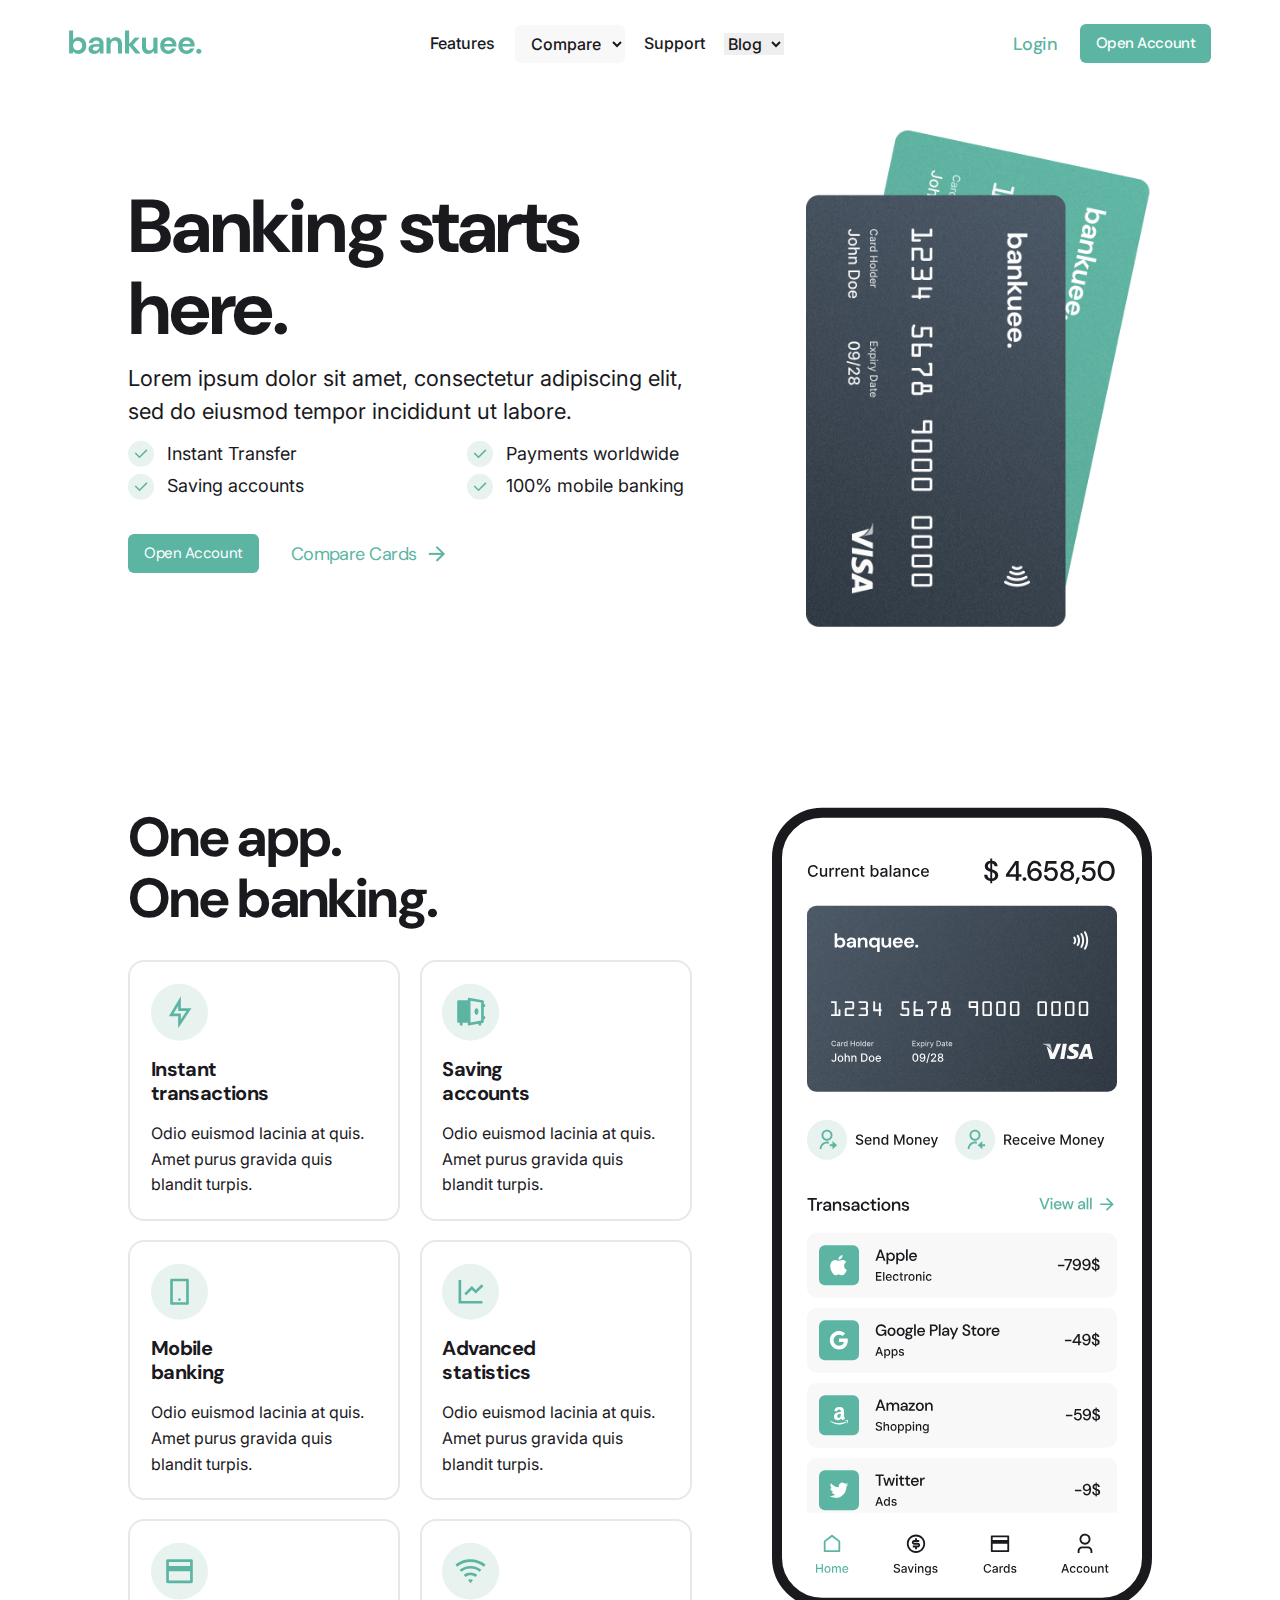
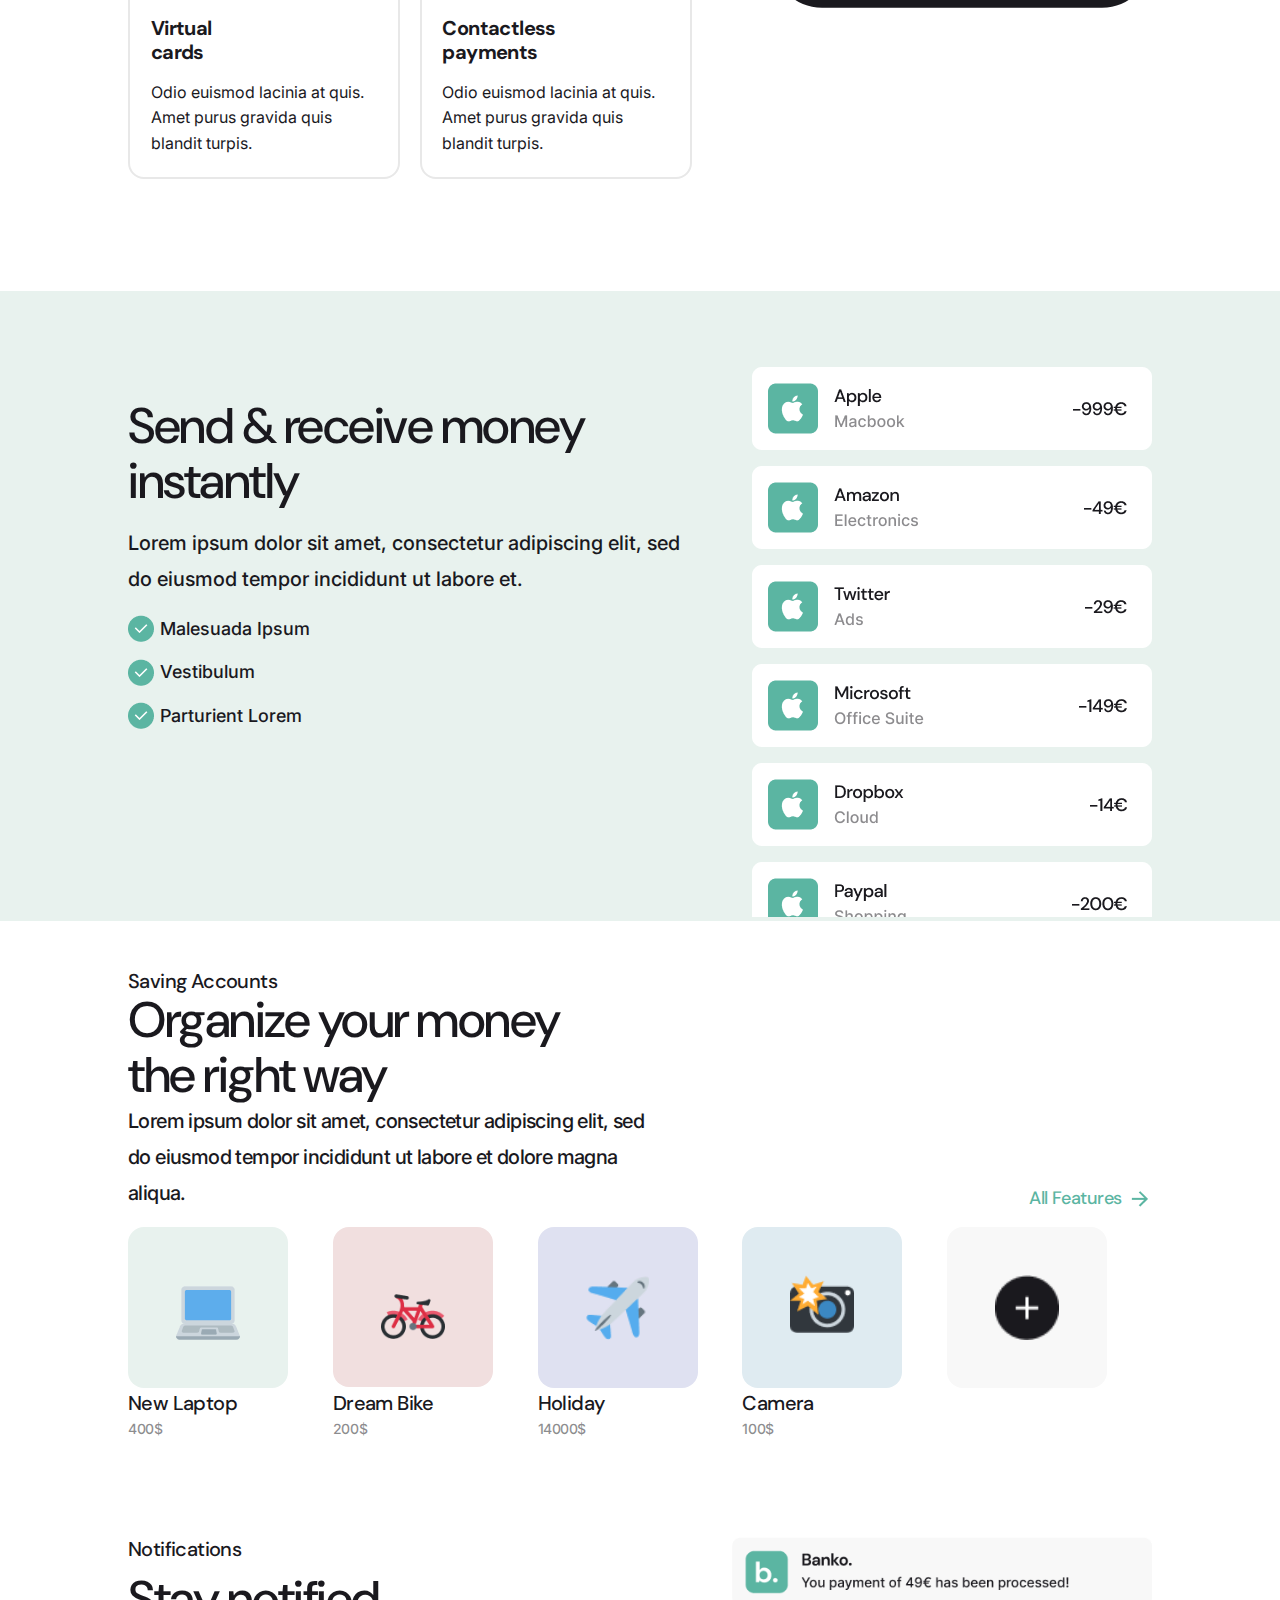
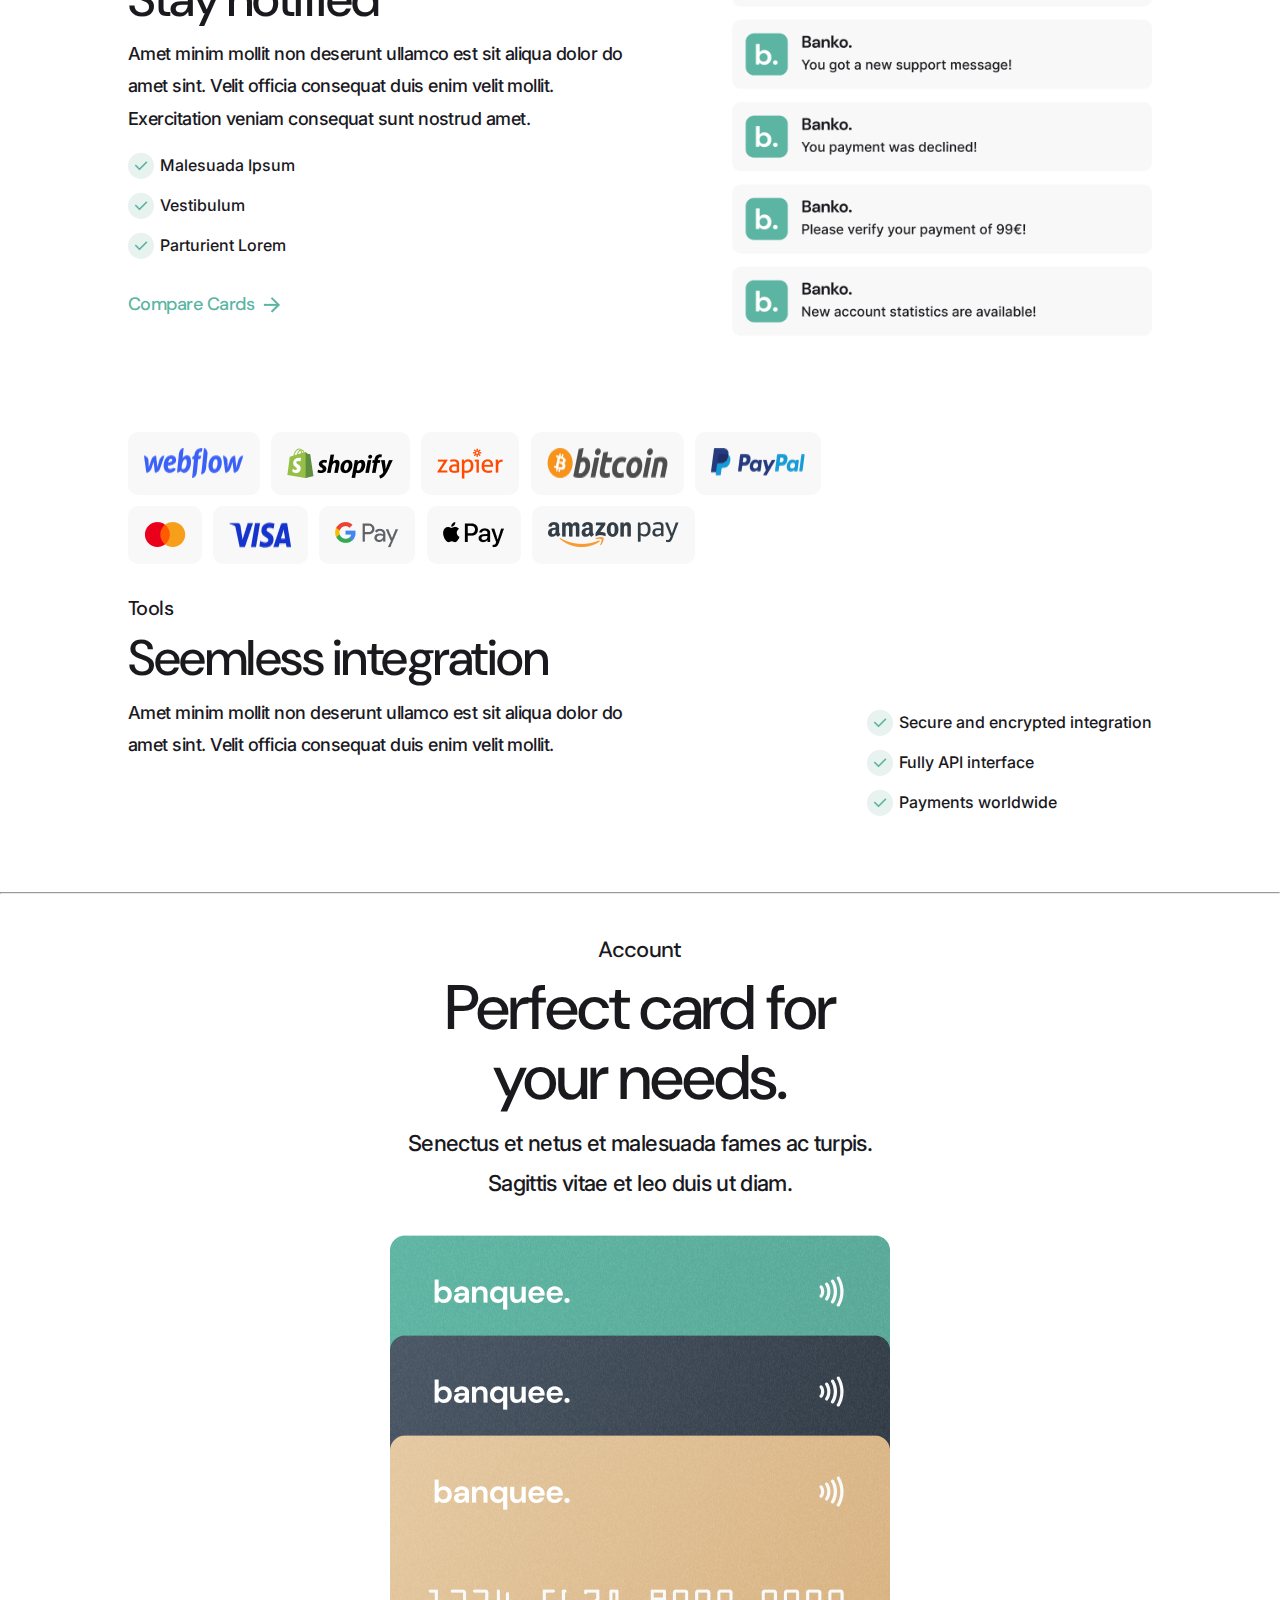
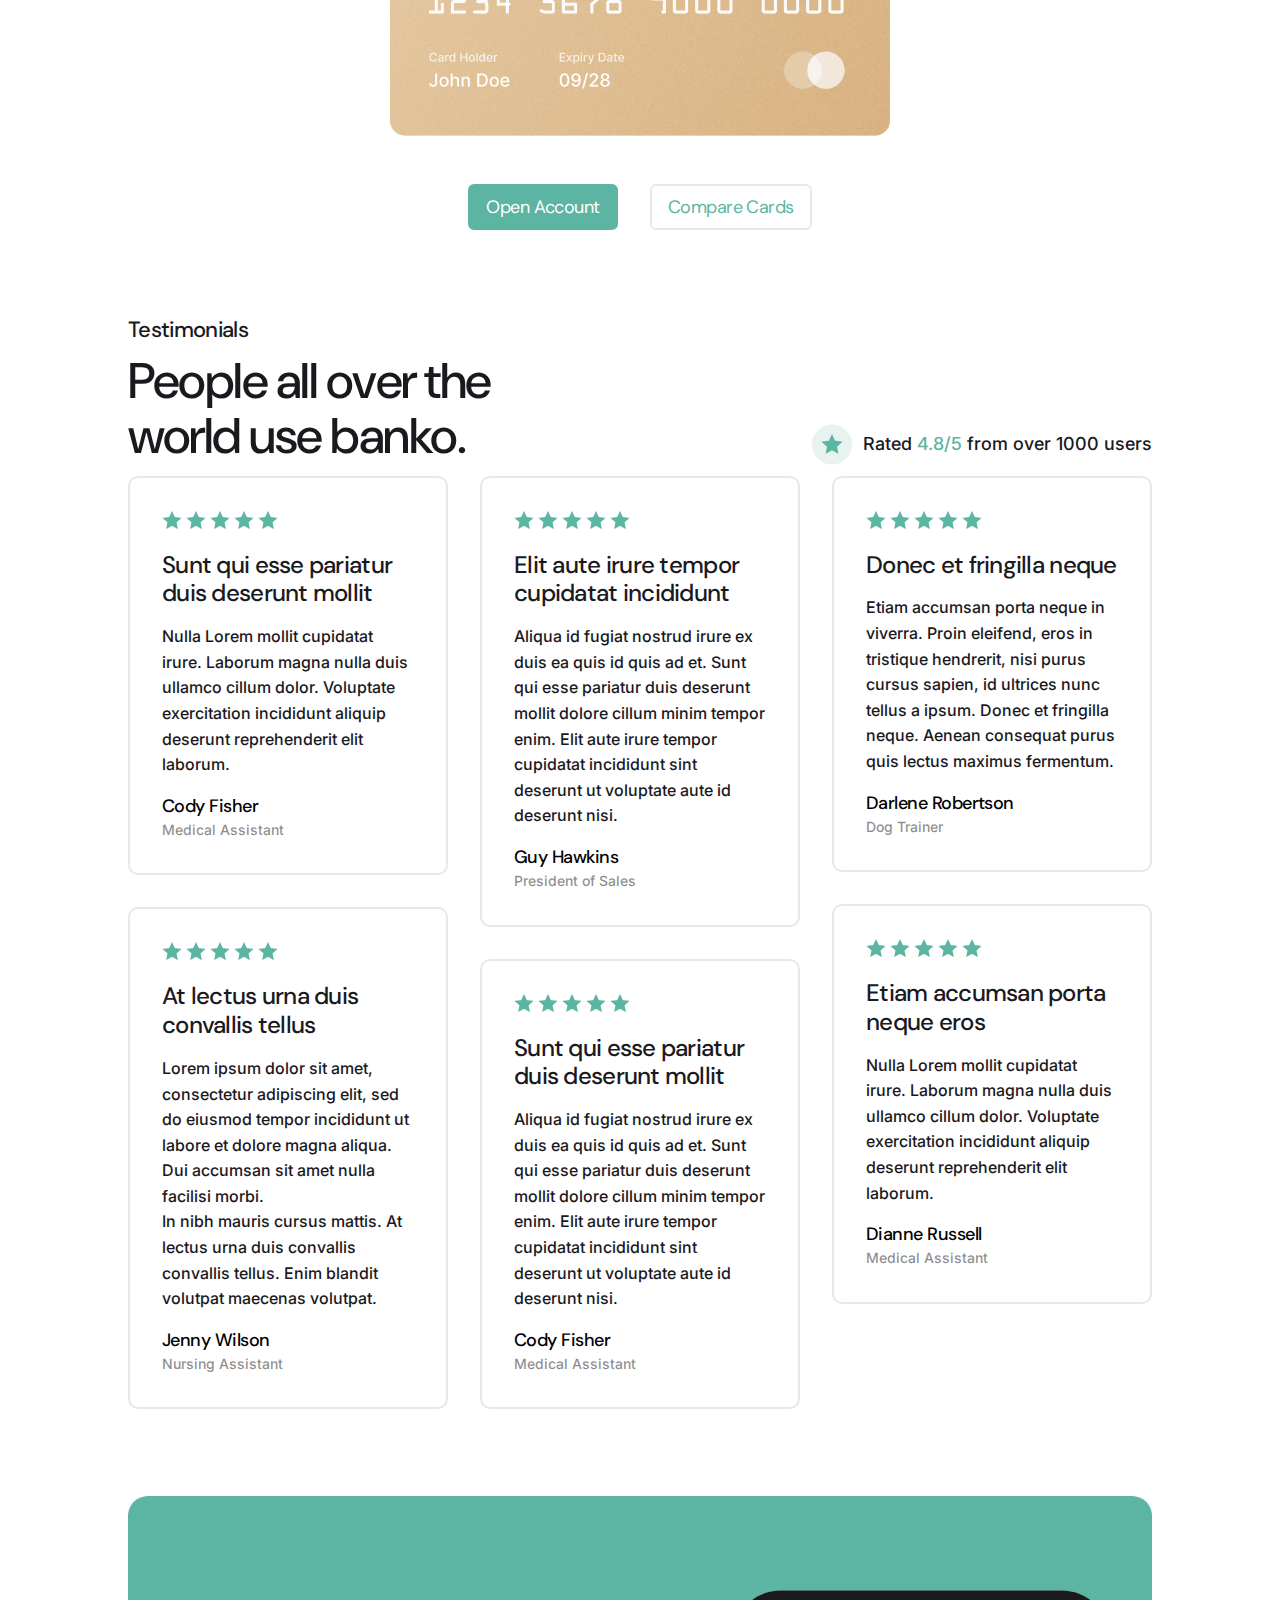
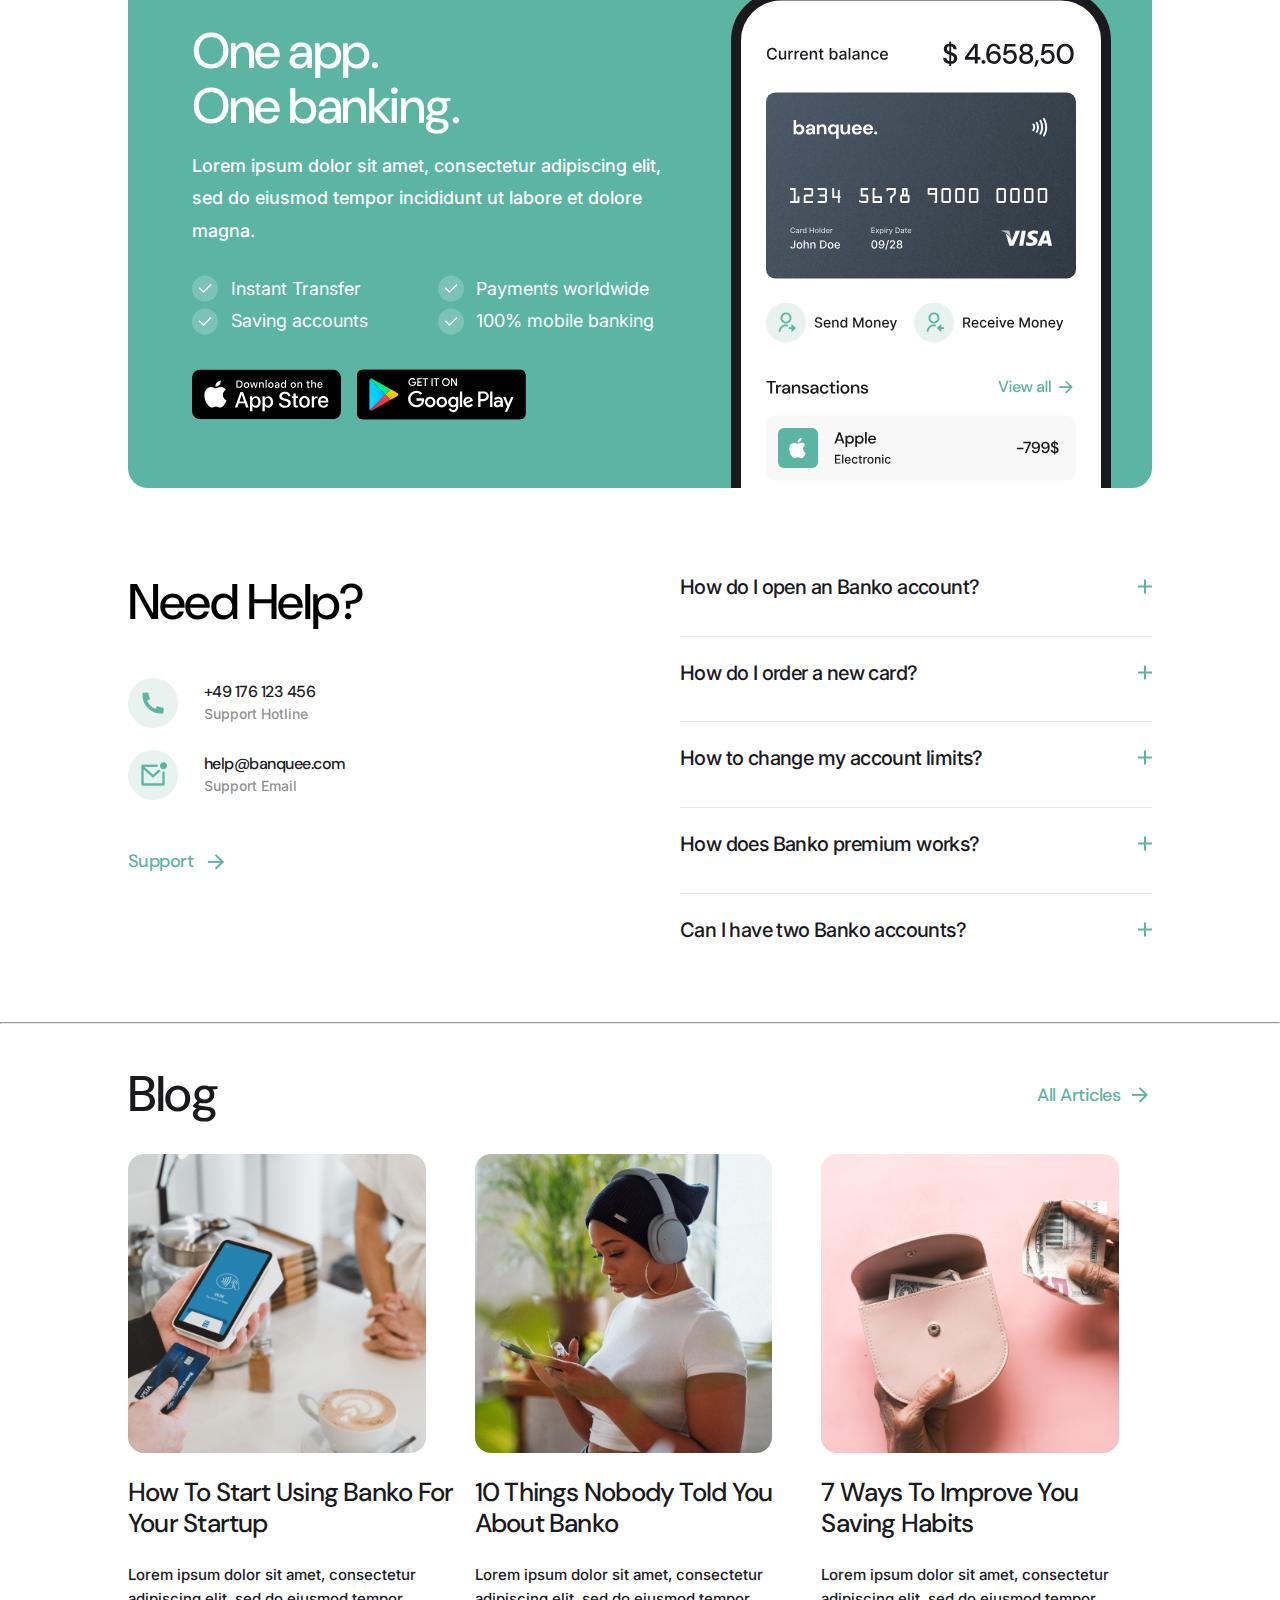
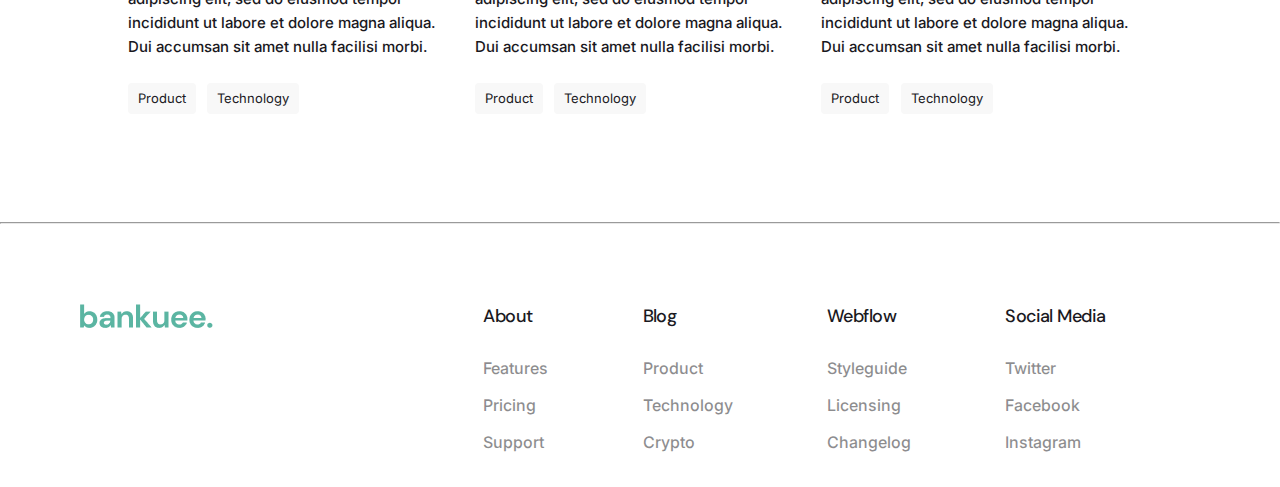
==== commit b3bbbd6e: "mobile" ====
--- a/index.html
+++ b/index.html
@@ -20,23 +20,29 @@
 
             <select name="comparison" id="compare">
                 <option value="compare">Compare</option>
-                <!-- <option value="compare">compare</option>
-                <option value="compare">compare</option> -->
+            
             </select>
 
             <a href="#">Support</a>
 
             <select name="blog" id="blog">
                 <option value="blog-1">Blog</option>
-                <!-- <option value="blog-2">Blog</option>
-                <option value="blog-3">Blog</option> -->
+              
             </select>
 
+            <div class="acc">
+                <a href="#" class="log-in">Login</a>
+                <a href="#" class="sign-up">Open Account</a>
+            </div>
         </div>
         <div class="acc">
             <a href="#" class="log-in">Login</a>
             <a href="#" class="sign-up">Open Account</a>
         </div>
+
+        <a href="javascript:void(0);"  class="menu" id="menu">
+            <img src="./images/menu.png">
+        </a>
     </nav>
 
     <main>
--- a/css/style.css
+++ b/css/style.css
@@ -12,6 +12,10 @@
     overflow-x: hidden;
 }
 
+nav a.menu{
+    display: none;
+}
+
 nav{
     display: flex;
     padding: 1.5rem 4.3rem;
@@ -20,6 +24,7 @@
     position: fixed;
     background-color: #FFFFFF;
     width: 100%;
+    z-index: 10;
 }
 
 nav a{
@@ -51,6 +56,10 @@
     background: #F8F8F8;
     border-radius: 6px;
     padding: 8px 8px 8px 12px;
+}
+
+nav .links .acc{
+    display: none;
 }
 
 nav .acc{
@@ -227,6 +236,8 @@
     padding: 4.7rem 8rem 0;
     display: flex;
     background-color: #E8F2EE !important;
+    position: relative;
+    justify-content: space-between;
 }
 
 .transaction .t-left h2{
@@ -267,11 +278,6 @@
    color: #1A191E;
 }
 
-.transaction .t-right{
-    flex: 50%;
-    width: 100%;
-    margin-bottom: -.3rem;
-}
 
 .savings{
     padding: 3rem 8rem;
@@ -760,8 +766,9 @@
     background-color: #5BB5A2;
     border-radius: 20px;
     display: flex;
-    padding: 96px 76px 1px 76px;
+    padding: 8rem 4rem 0 4rem;
     gap: 3rem;
+    position: relative;
 }
 .cta .cta-left{
    flex: 50%;
@@ -776,7 +783,7 @@
     font-size: 50px;
     line-height: 110%;
     letter-spacing: -0.03em;
-   margin-bottom: 1rem;
+    margin-bottom: 1rem;
 }
 
 .cta .cta-left p{
@@ -816,15 +823,13 @@
 }
 
 .cta .cta-right .cta-empty{
-  
     margin-top: 2.60rem;
 }
 
 .cta .cta-right img{
-   width: 100%;
-   margin-bottom: 0rem;
+   bottom: 0;
    display: flex;
-  
+  position: absolute;
 }
 
 /* faq section */
@@ -946,7 +951,6 @@
 /* blog section */
 .blog{
     padding: 2.7rem 8rem;
-    /* display: flex; */
     margin-bottom: 4rem;
 }
 
@@ -1078,3 +1082,218 @@
     
 }
 
+@media(max-width:1024px){
+    .f-right img{
+        width: 250px;
+    }
+    .hero, .feat, .transaction, .savings, .notification, .tools, .cards, .testimonials,  .faq, .blog{
+        padding-left:4rem;
+        padding-right:4rem;
+    }
+    .cta{
+        margin-left: 4rem;
+        margin-right: 4rem;
+    }
+    .testimonials .bottom-box {
+        column-count: 2;
+        column-gap: 2rem;
+    }
+    .cta .cta-right img{
+      width: 35%;
+     }
+}
+
+@media(max-width:768px){
+    .hero, .feat, .transaction, .savings, .notification, .tools, .cards, .testimonials,  .faq, .blog{
+        padding-left:3rem;
+        padding-right:3rem;
+    }
+    .hero{
+        padding-bottom: 4rem;
+    }
+    .hero .h-left h2{
+       
+        font-size: 60px;
+    }
+    .hero .h-left p{
+        font-size: 20px;
+    }
+    .hero .h-left .services,  .hero .h-left .buttons a{
+        font-size: 16px;
+    }
+
+    .f-right img, .feat .f-right{
+       display: none;
+    }
+   
+    .savings .s-down .s-list {
+        display: flex;
+        flex-wrap: wrap;
+        gap: .6rem;
+    }
+
+    nav {
+        padding: 1.5rem 1.3rem;
+        
+    }
+
+    .transaction {
+       flex-direction: column;
+       justify-content: center;
+       align-items: center;
+       gap: 1rem;
+    }
+
+    .notification {
+        flex-direction: column;
+        justify-content: center;
+        align-items: center;
+       gap: 3rem;
+    }
+
+    .testimonials .bottom-box {
+        column-count: 2;
+        column-gap: 5rem;
+    }
+    
+    .cta{
+        margin-left: 3rem;
+        margin-right: 3rem;
+        padding: 6rem 2rem 0 2rem;
+    }
+    
+    footer{
+        padding: 3rem 3rem 2rem;
+        display: flex;
+        gap: 3rem;
+    }
+
+    .feat .all-feature {
+        margin-right: 2rem;
+    }
+
+
+}
+
+@media(max-width:425px){
+    .hero, .feat, .transaction, .savings, .notification, .tools, .cards, .testimonials,  .faq, .blog{
+        padding-left:2rem;
+        padding-right:2rem;
+    }
+   nav .acc{
+        display: none;
+    }
+
+    nav .links{
+        flex-direction: column;
+        gap: 2rem;
+       position: absolute;
+      top: 99%;
+      right: 0;
+      background-color: #FFFFFF;
+      width: fit-content;
+      padding: 1rem 2rem;
+      height: 100vh;
+      clip-path: polygon(0 0, 100% 0, 100% 0, 0 0)
+    }
+
+   nav .links.active{
+      clip-path: polygon(0 0, 100% 0, 100% 100%, 0 100%);
+  }
+
+  nav .links .acc{
+    display: inline-flex;
+    flex-direction: column;
+  }
+
+  nav a.menu{
+    display: block;
+}
+
+    .hero .h-right{
+        display: none;
+    }
+
+    .feat .all-feature {
+        margin-right: 0;
+    }
+
+    .notification .n-right img {
+        width: 100%;
+    }
+
+    .savings .s-top {
+        display: flex;
+        flex-direction: column;
+    }
+
+    .savings .s-top .s-right .empty {
+        margin-top: 3rem;
+    }
+    .tools .t-down {
+        flex-direction: column;
+    }
+
+    .tools .t-down .tright .t-empty {
+        margin-top: 3rem;
+    }
+
+    .cards .c-word{
+        width: 100%;
+    }
+    .cards img{
+        width: 100%;
+    }
+
+    .testimonials .top-box{
+       flex-direction: column;
+    }
+    .testimonials .top-box .top-right{
+        margin-top: 2rem;
+        margin-bottom: 1rem;
+    }
+
+    .testimonials .bottom-box{
+        column-count: 1;
+        column-gap: 2rem;
+    }
+
+    .savings .s-down .s-list {
+        gap: .3rem;
+    }
+
+    .cta{
+        flex-direction: column;
+        padding: 4rem 2.5rem;
+    }
+
+    .cta .cta-right .cta-empty, .cta .cta-right img{
+       display: none;
+    }
+    .cta .cta-buttons img{
+        width: 100%;
+       
+    }
+
+    .faq, .blog .blog-posts, footer{
+        flex-direction: column;
+    }
+    
+    footer{
+        justify-content: center;
+        align-items: center;
+    }
+
+    footer .foot-sides{
+        gap: 1.3rem;
+        flex-flow: row wrap;
+        margin-bottom: 1rem;
+    }
+
+    .transaction .t-right img{
+        width: 100%;
+    }
+}
+
+
+
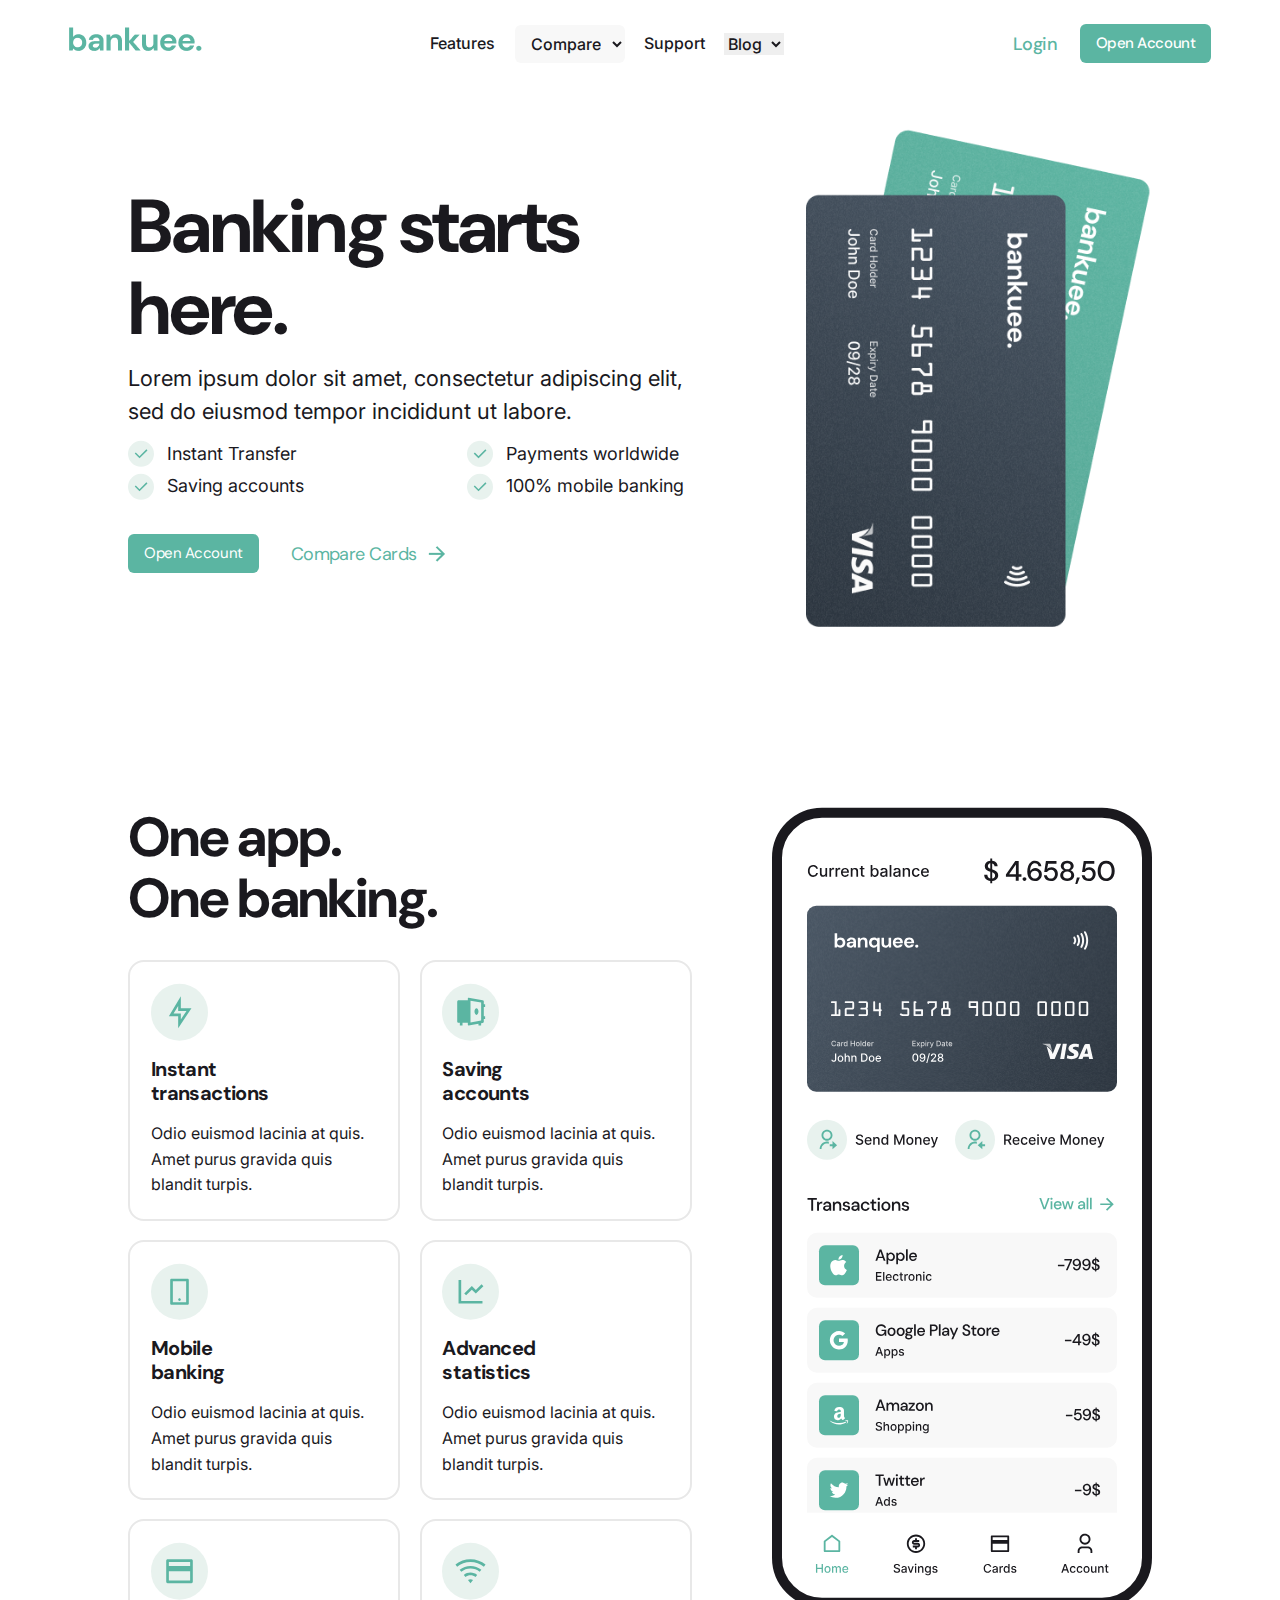
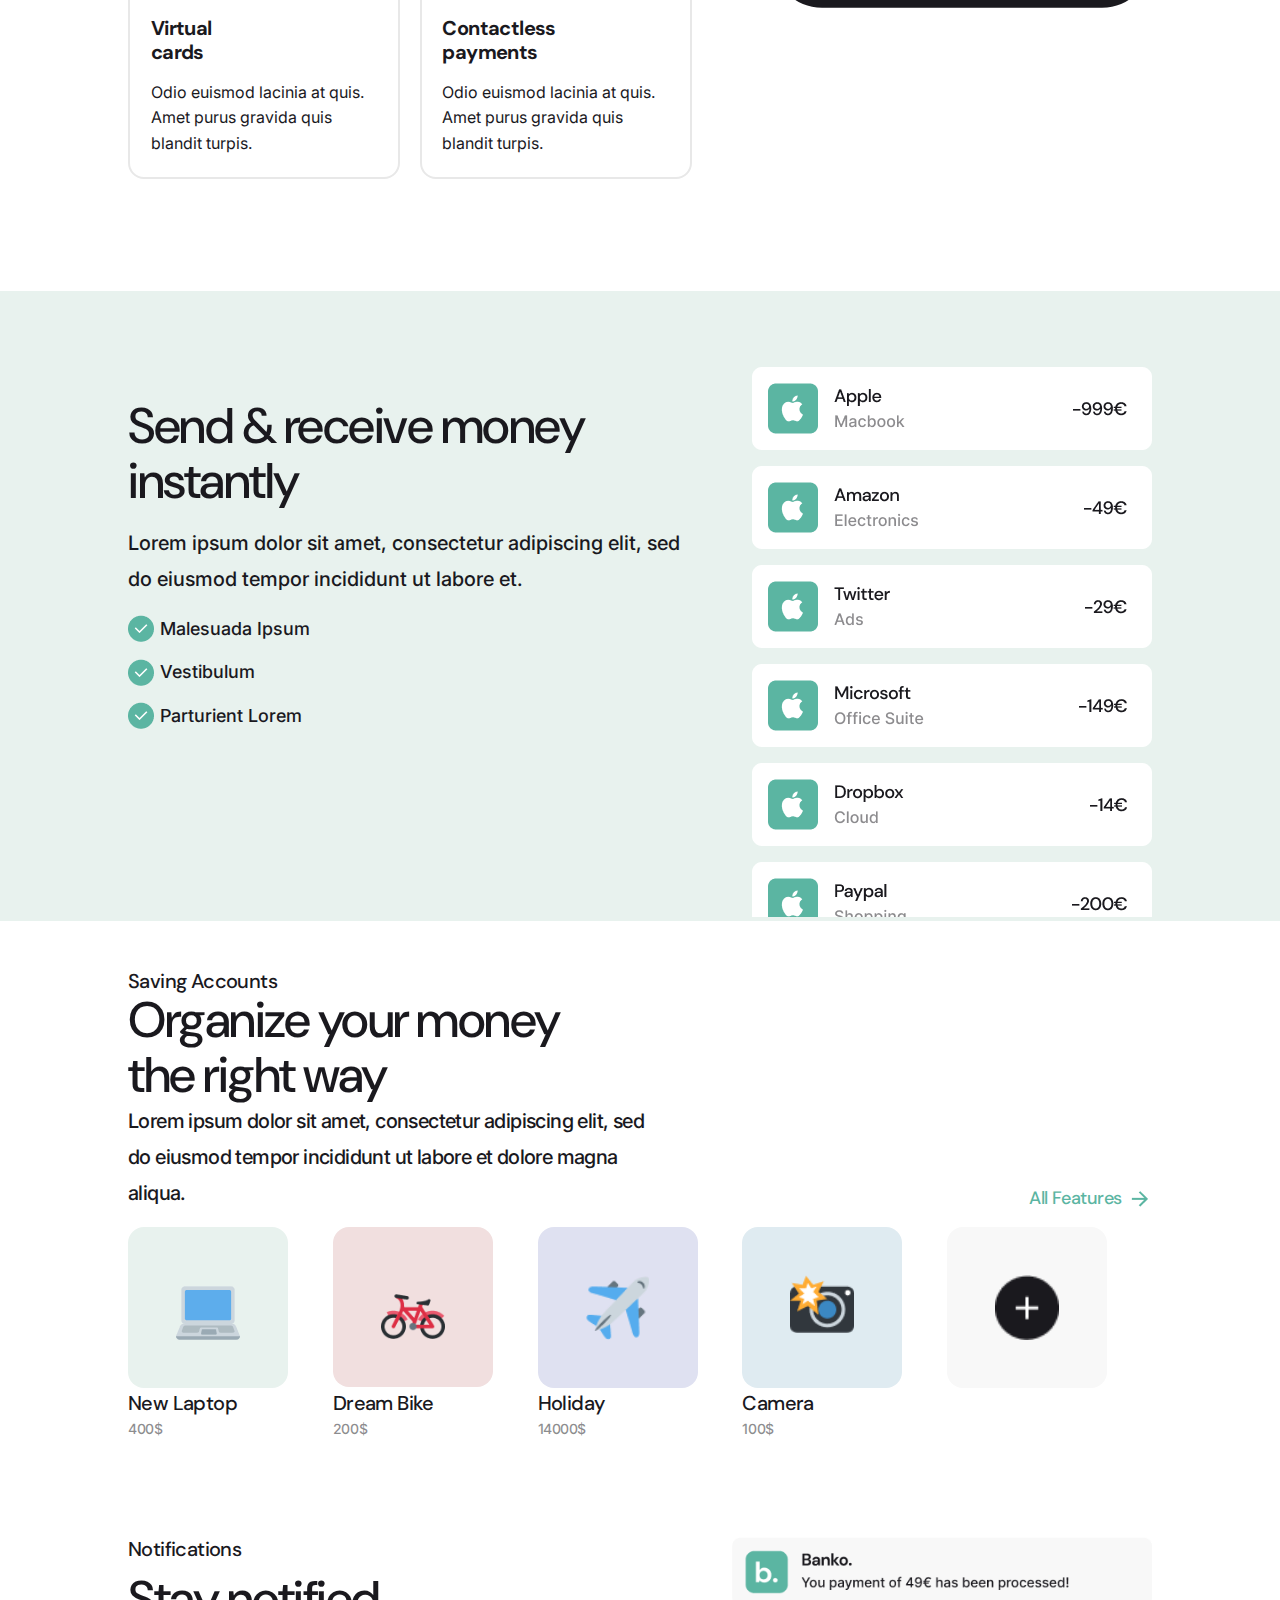
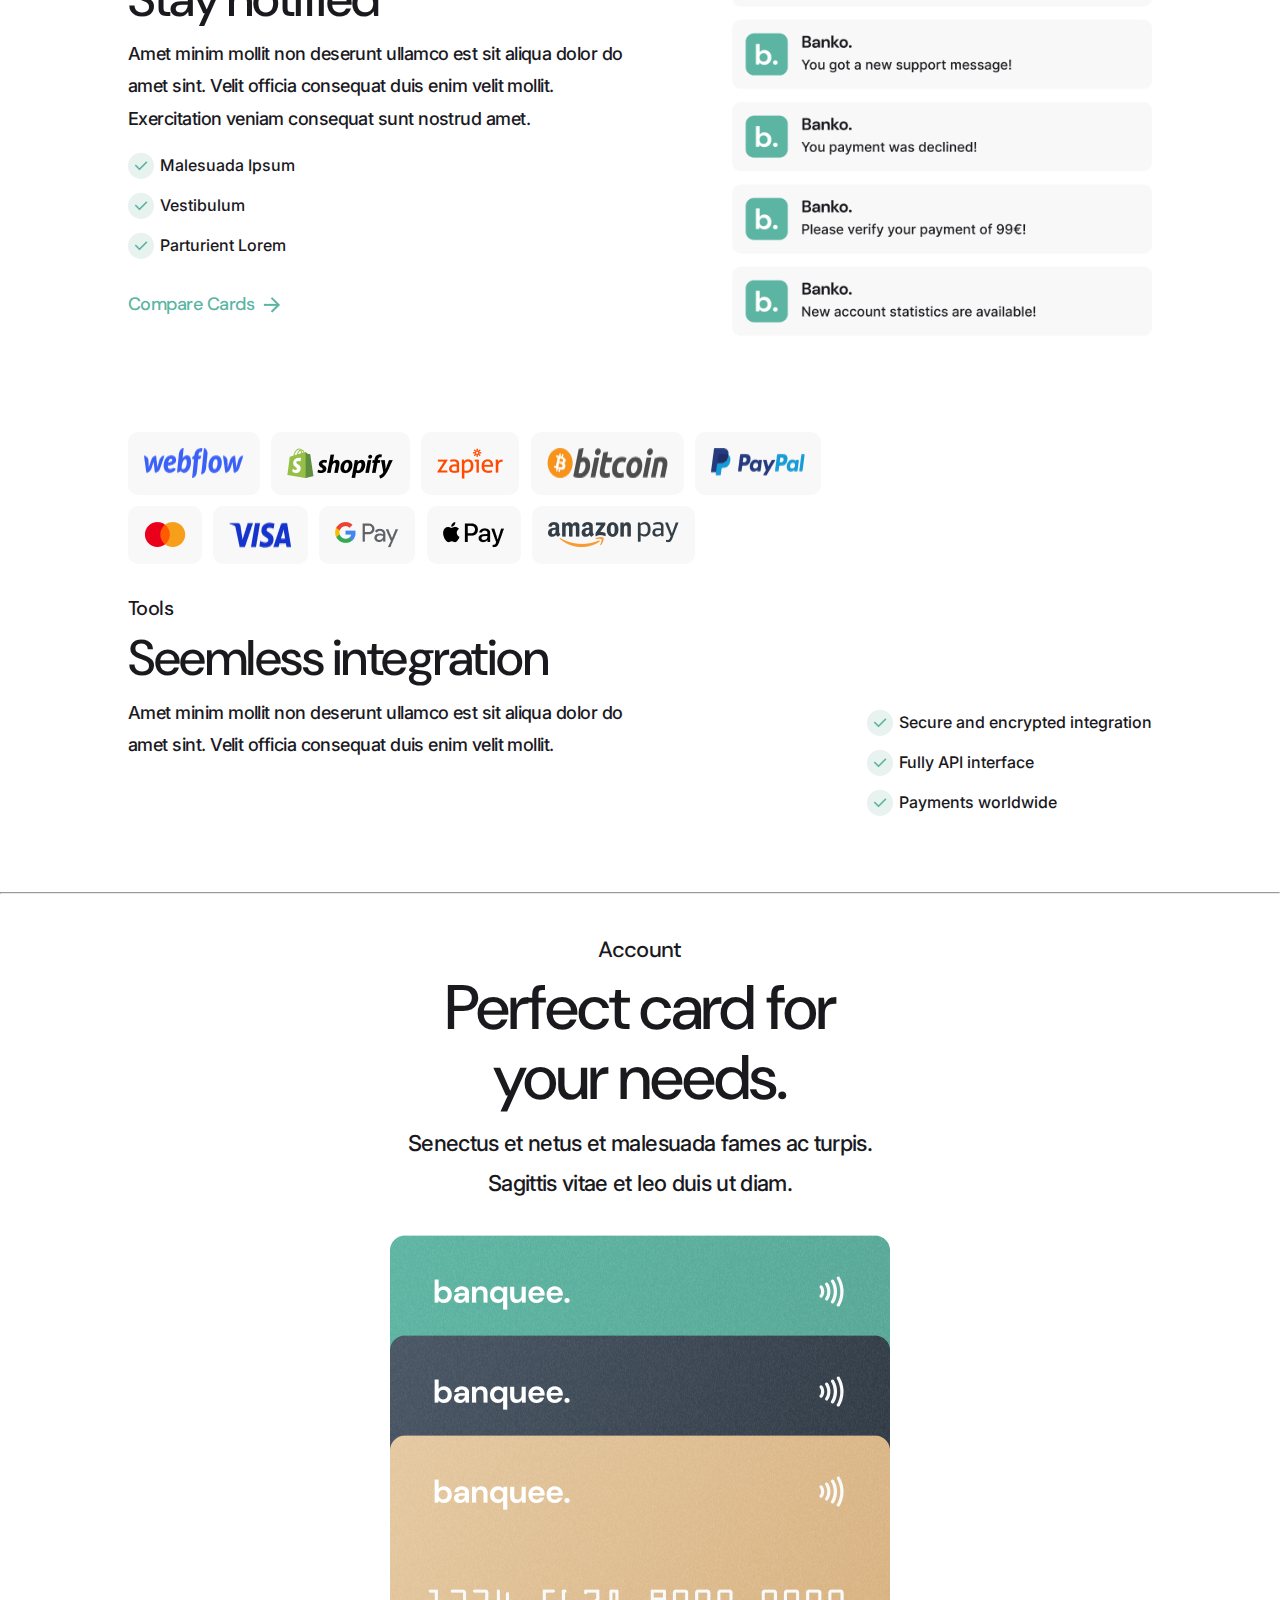
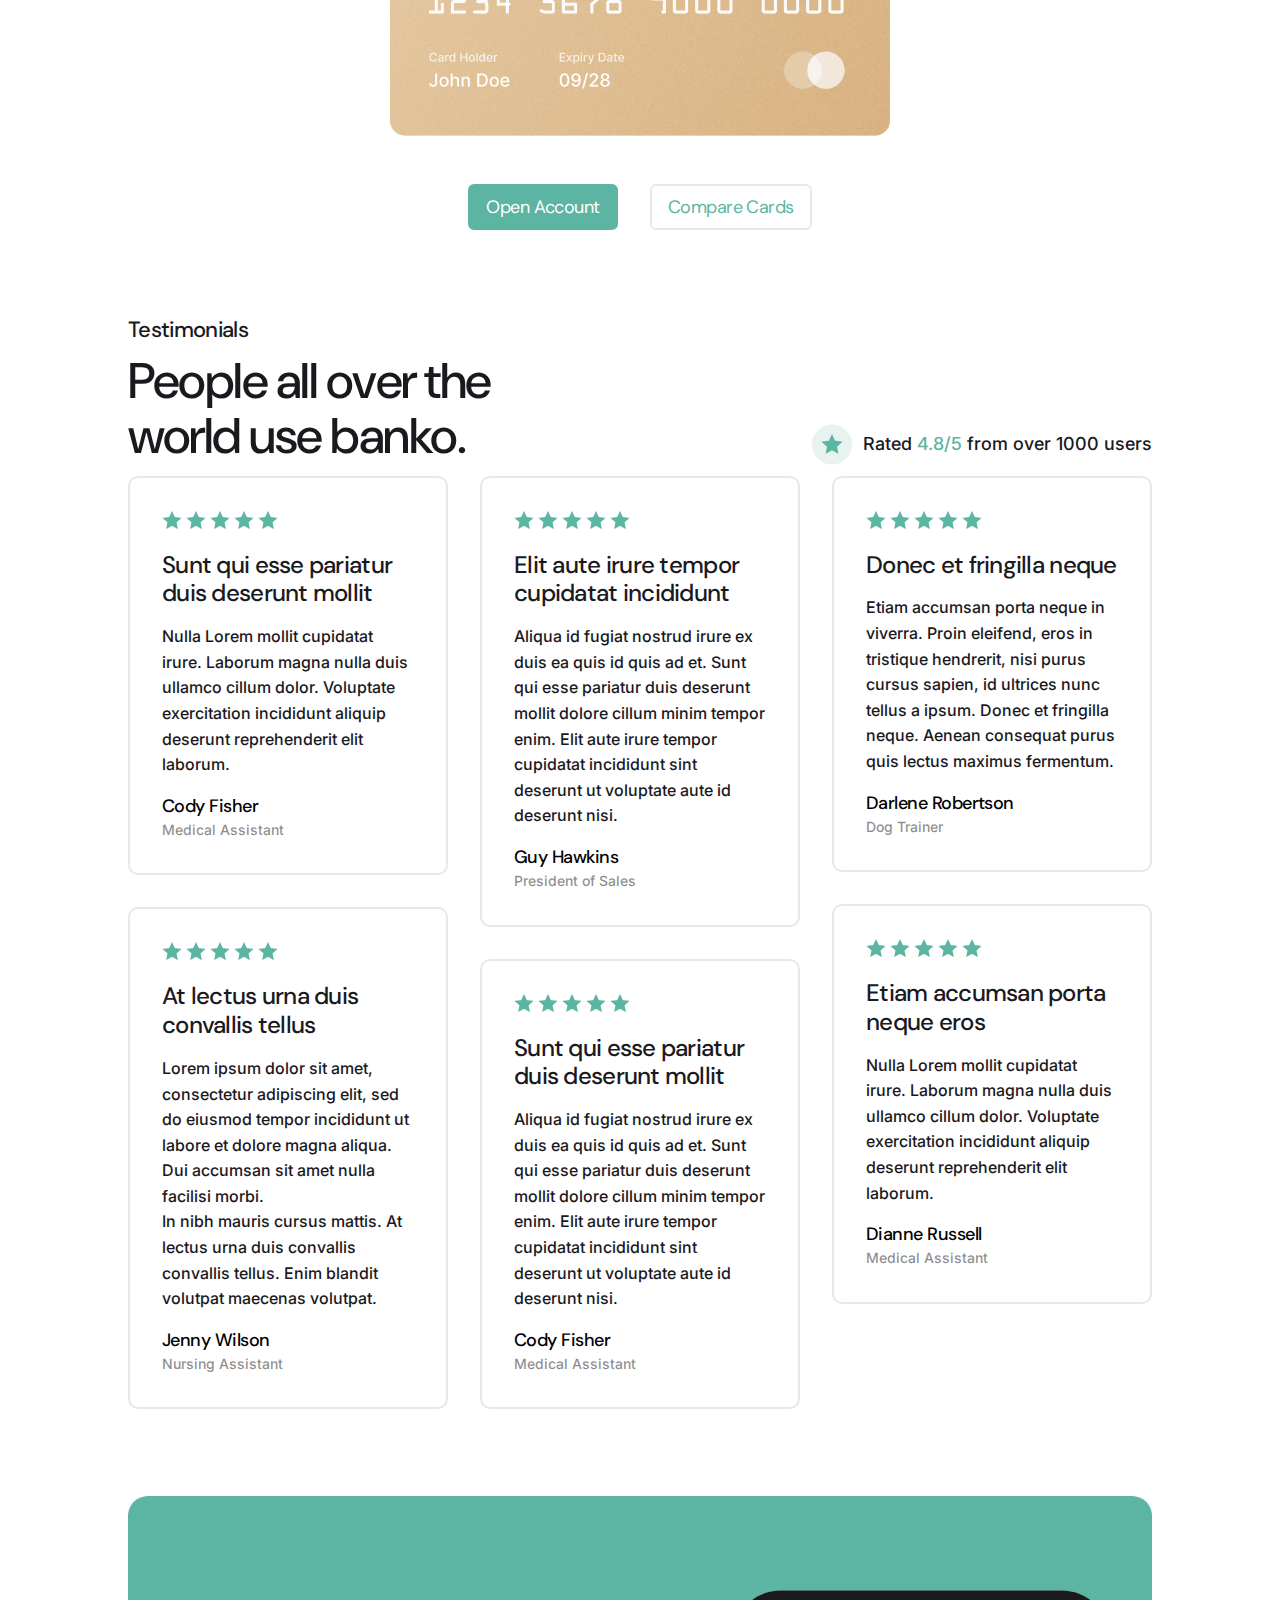
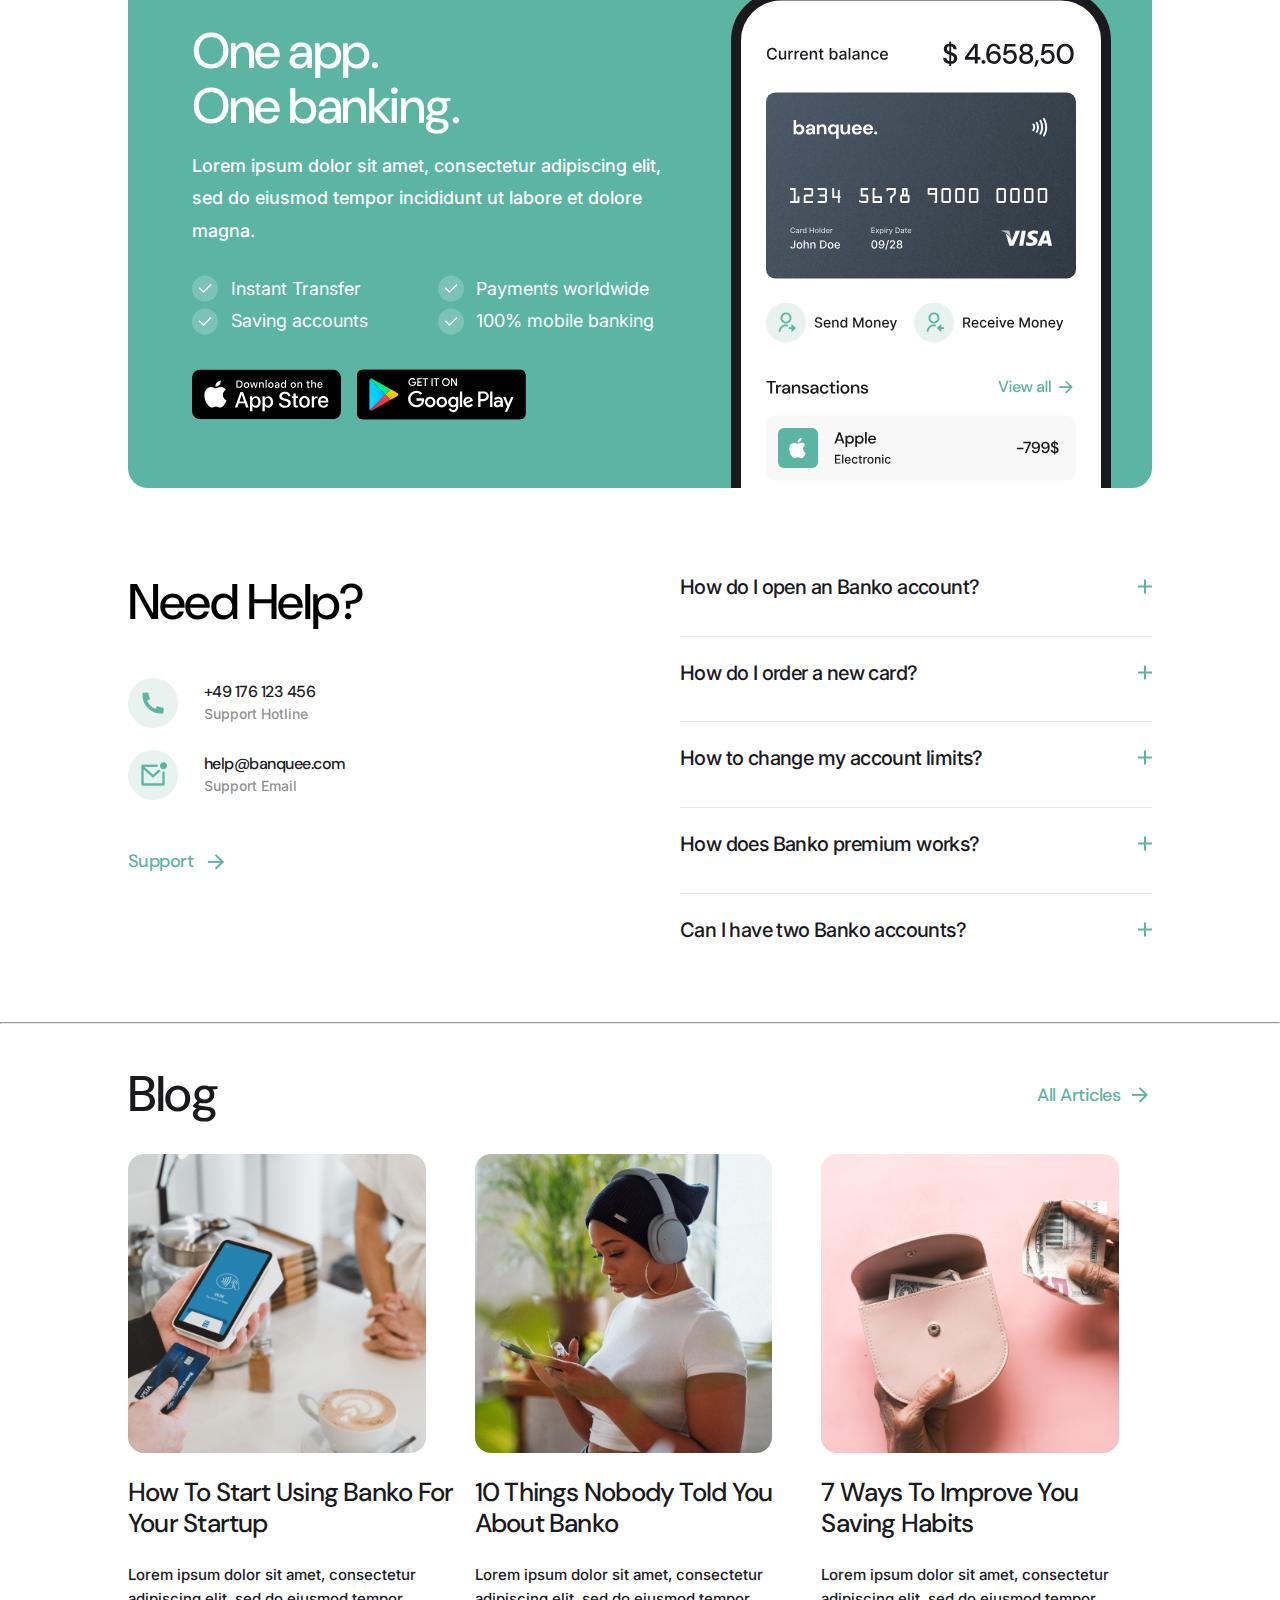
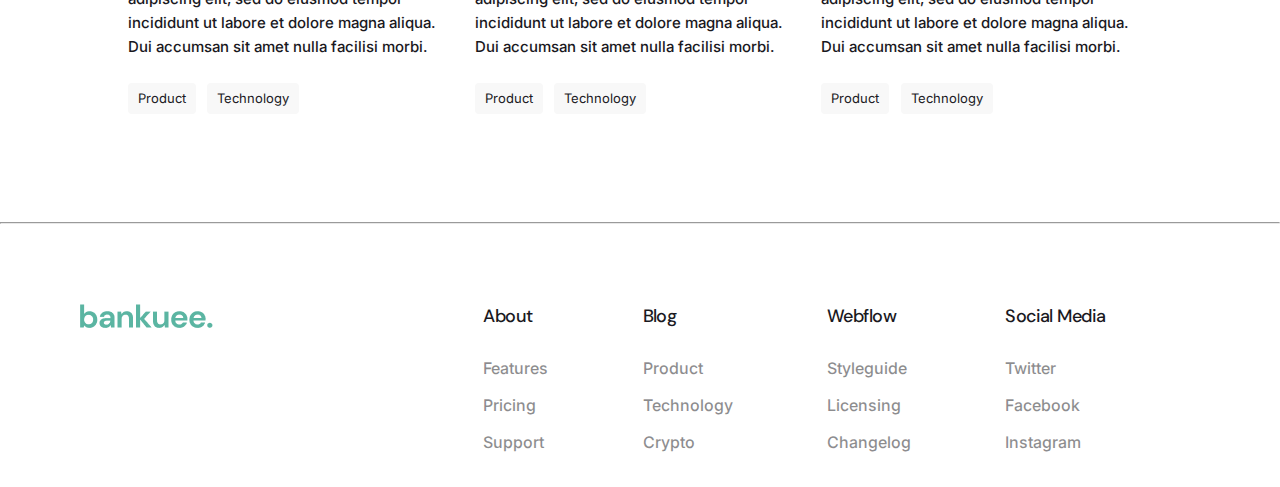
==== commit 42ed946e: "features page" ====
--- a/index.html
+++ b/index.html
@@ -13,10 +13,12 @@
 <body>
     <nav>
         <div class="logo">
+            <a href="index.html">
             <img src="/images/banquee..png" alt="">
+        </a>
         </div>
         <div class="links">
-            <a href="#">Features</a>
+            <a href="feature.html">Features</a>
 
             <select name="comparison" id="compare">
                 <option value="compare">Compare</option>
@@ -576,8 +578,9 @@
             </div>
         </div>
     </footer>
+    <script src="script.js"></script>
 </body>
 
-<script src="script.js"></script>
+
 </html>
 
--- a/css/style.css
+++ b/css/style.css
@@ -1081,6 +1081,294 @@
     color: rgba(26, 25, 30, 0.5);
     
 }
+
+
+/* features page */
+
+.hero-f{
+    display: flex;
+    justify-content: center;
+    align-items: center;
+    position: relative;
+    min-height: 100vh;
+    background: #E8F2EE;
+    margin-bottom: 6em;
+}
+.hero-f .f-begin{
+    display: flex;
+    justify-content: center;
+    align-items: center;
+    flex-direction: column;
+    padding-bottom: 10em;
+}
+.hero-f .hero-f-image img{
+    width: 100%;
+    position: absolute;
+    bottom: 0;
+    left: 0;
+}
+.hero-f h4, .f-transact .f-transact-left h4, .choose .choose-top h4{
+    font-family: 'DM Sans', sans-serif;
+    font-weight: 500;
+    font-size: 18px;
+    line-height: 120%;
+    letter-spacing: -0.03em;
+    color: #1A191E;
+}
+.hero-f h1{
+    font-family: 'DM Sans', sans-serif;
+    font-weight: 500;
+    font-size: 70px;
+    line-height: 110%;
+    letter-spacing: -0.03em;
+    color: #1A191E;
+}
+.hero-f p{
+    font-weight: 500;
+    font-size: 18px;
+    line-height: 180%;
+    letter-spacing: -0.03em;
+    color: #1A191E;
+   line-break: normal;
+}
+.hero-f .f-begin .buttons {
+    display: flex;
+    align-items: center;
+    justify-content: center;
+    gap: 2rem;
+    margin-top: 1rem;  
+}
+
+.hero-f .f-begin .buttons a{
+    display: flex;
+    align-items: center;
+    text-decoration: none;
+    color: #5BB5A2;
+    font-size: 16px;
+    line-height: 100%;
+    letter-spacing: -0.03em;
+    font-family: 'DM Sans', sans-serif;
+    gap: .5rem;
+}
+
+.hero-f .f-begin a.sign-up{
+    background-color: #5BB5A2;
+    font-size: 15px;
+    line-height: 100%;
+    color: #FFFFFF;
+    border-radius: 6px;
+    padding: 12px 16px;
+    display: flex;
+    justify-content: center;
+    align-items: center;
+}
+
+.f-transact{
+    display: flex;
+    padding: 3rem 8rem ; 
+    margin-bottom: 4rem;
+    align-items: center;
+    gap: 17em;
+}
+.f-transact .f-transact-left h1, .bank-grid .bk-top h1, .choose .choose-top h1{
+    font-family: 'DM Sans', sans-serif;
+    font-weight: 500;
+    font-size: 64px;
+    line-height: 110%;
+    letter-spacing: -0.03em;
+    color: #1A191E;
+    margin: .2em auto .3em;
+}
+.f-transact .f-transact-left p, .bank-grid .bk-top p, .choose .choose-top p{
+    font-weight: 500;
+    font-size: 18px;
+    line-height: 180%;
+    color: #1A191E;
+}
+.f-transact .f-transact-left .feature-list{
+    display: flex;
+    flex-direction: column;
+    margin-top: 1rem;
+    font-size: 18px;
+    line-height: 180%;
+}
+.f-transact .f-transact-left .feature-list .l-one{
+    display: flex;
+    align-items: center;
+    gap: 1rem;
+    color: #1A191E;
+   
+}
+
+.bank-grid{
+    padding: 6rem 8rem ; 
+    text-align: center;
+}
+
+ .bank-grid .bk-bottom{
+    margin-top: 4rem;
+    display: grid;
+    grid-template-columns: 2fr repeat(6, minmax(auto, 2fr)) 1fr;
+    grid-template-rows: minmax(1em, auto) 1fr auto minmax(1em auto) ;
+    justify-items: center;
+    gap: 1em;
+   
+ }
+ .bank-grid .bk-bottom .item1{
+    grid-column: 2/5;
+    position: relative;
+   }
+ .bank-grid .bk-bottom .item2{
+  grid-column: 5/8;
+ }
+ .bank-grid .bk-bottom .item3{
+    grid-column: 2/4;
+   }
+   .bank-grid .bk-bottom .item4{
+    grid-column: 4/6;
+    
+   }
+   .bank-grid .bk-bottom .item5{
+    grid-column:6/8;
+    position: relative;
+   }
+ .bank-grid .bk-bottom .grid-item img{
+    width: 100%;
+    margin-top: 4em;
+ }
+
+ .bank-grid .bk-bottom .grid-item{
+    padding-top: 2em;
+    display: flex;
+    flex-direction: column;
+    background-color: #F8F8F8;
+    border-radius: 20px;
+ }
+
+ .bank-grid .bk-bottom .grid-item .item-word{
+      padding: 2em 4em 1em;
+ }
+
+ .bank-grid .bk-bottom .grid-item .item-word h2{
+    font-family: 'DM Sans', sans-serif;
+    font-weight: 500;
+    font-size: 40px;
+    line-height: 120%;
+    letter-spacing: -0.03em;
+    color: #1A191E;
+ }
+
+ .bank-grid .bk-bottom .grid-item .item-word p{
+    font-weight: 500;
+    font-size: 18px;
+    line-height: 180%;
+    color: rgba(26, 25, 30, 0.5)
+ }
+
+ .bank-grid .bk-bottom .item1 img{
+    width: 70%;
+    position: absolute;
+    bottom: 0;
+    left: 15%;
+ }
+ .bank-grid .bk-bottom .item3 .item-word, .bank-grid .bk-bottom .item4 .item-word, .bank-grid .bk-bottom .item5 .item-word{
+    text-align: start;
+    padding: 2em 2em 1em;
+ }
+  .bank-grid .bk-bottom .item4 img{
+   padding-left: 2em;
+   margin-bottom: 3em;
+ }
+ .bank-grid .bk-bottom .item5 img{
+    width: 85%;
+    position: absolute;
+    bottom: 0;
+    left: 7%;
+ }
+
+ .choose{
+    padding: 3rem 8rem;
+    display: flex;
+    flex-direction: column;
+    align-items: center;
+    justify-content: center;
+    gap: 3rem;
+ }
+
+ .choose .choose-top{
+    text-align: center;
+ }
+
+ .choose .choose-bottom{
+    display: flex;
+    justify-content: space-between;
+    gap: 2em;
+ }
+ .choose .choose-bottom .slide{
+    display: flex;
+    flex-direction: column;
+    justify-content: center;
+    align-items: center;
+    gap: 1em;
+ }
+ .choose .choose-bottom .slide p{
+    color: rgba(26, 25, 30, 0.5);
+    font-weight: 500;
+    font-size: 16px;
+    line-height: 160%;
+    margin: auto 5em;
+    text-align: center;
+ }
+
+ .choose .choose-bottom .slide h1{
+    font-family: 'DM Sans', sans-serif;
+    font-weight: 700;
+    font-size: 40px;
+    line-height: 100%;
+    letter-spacing: -0.03em;
+    color: #1A191E;
+ }
+ .choose .choose-bottom .slide h1 span{
+    color: rgba(26, 25, 30, 0.5);
+    font-weight: 500;
+    font-size: 17px;
+    line-height: 160%;
+    font-family: 'Inter', sans-serif;
+ }
+
+ .choose .choose-bottom .slide h3{
+    color: #1A191E;
+    letter-spacing: -0.03em;
+    font-weight: 500;
+    font-size: 20px;
+    line-height: 120%;
+    font-family: 'DM Sans', sans-serif;
+ }
+ .choose .choose-bottom .slide h3 span{
+    color: #5BB5A2;
+    font-weight: 500;
+    font-size: 12px;
+    line-height: 180%;
+    font-family: 'Inter', sans-serif;
+    border-radius: 4px;
+    background-color: #E8F2EE;
+    padding: .5em 1em;
+    margin-left: .7em;
+ }
+
+ .choose .choose-bottom .slide button{
+    width: 97%;
+    background-color: #5BB5A2;
+    border-radius: 6px;
+    border: none;
+    padding: 12px 16px;
+    font-weight: 500;
+    font-size: 15px;
+    line-height: 100%;
+    color: #FFFFFF;
+    font-family: 'DM Sans', sans-serif;
+ }
+
 
 @media(max-width:1024px){
     .f-right img{
